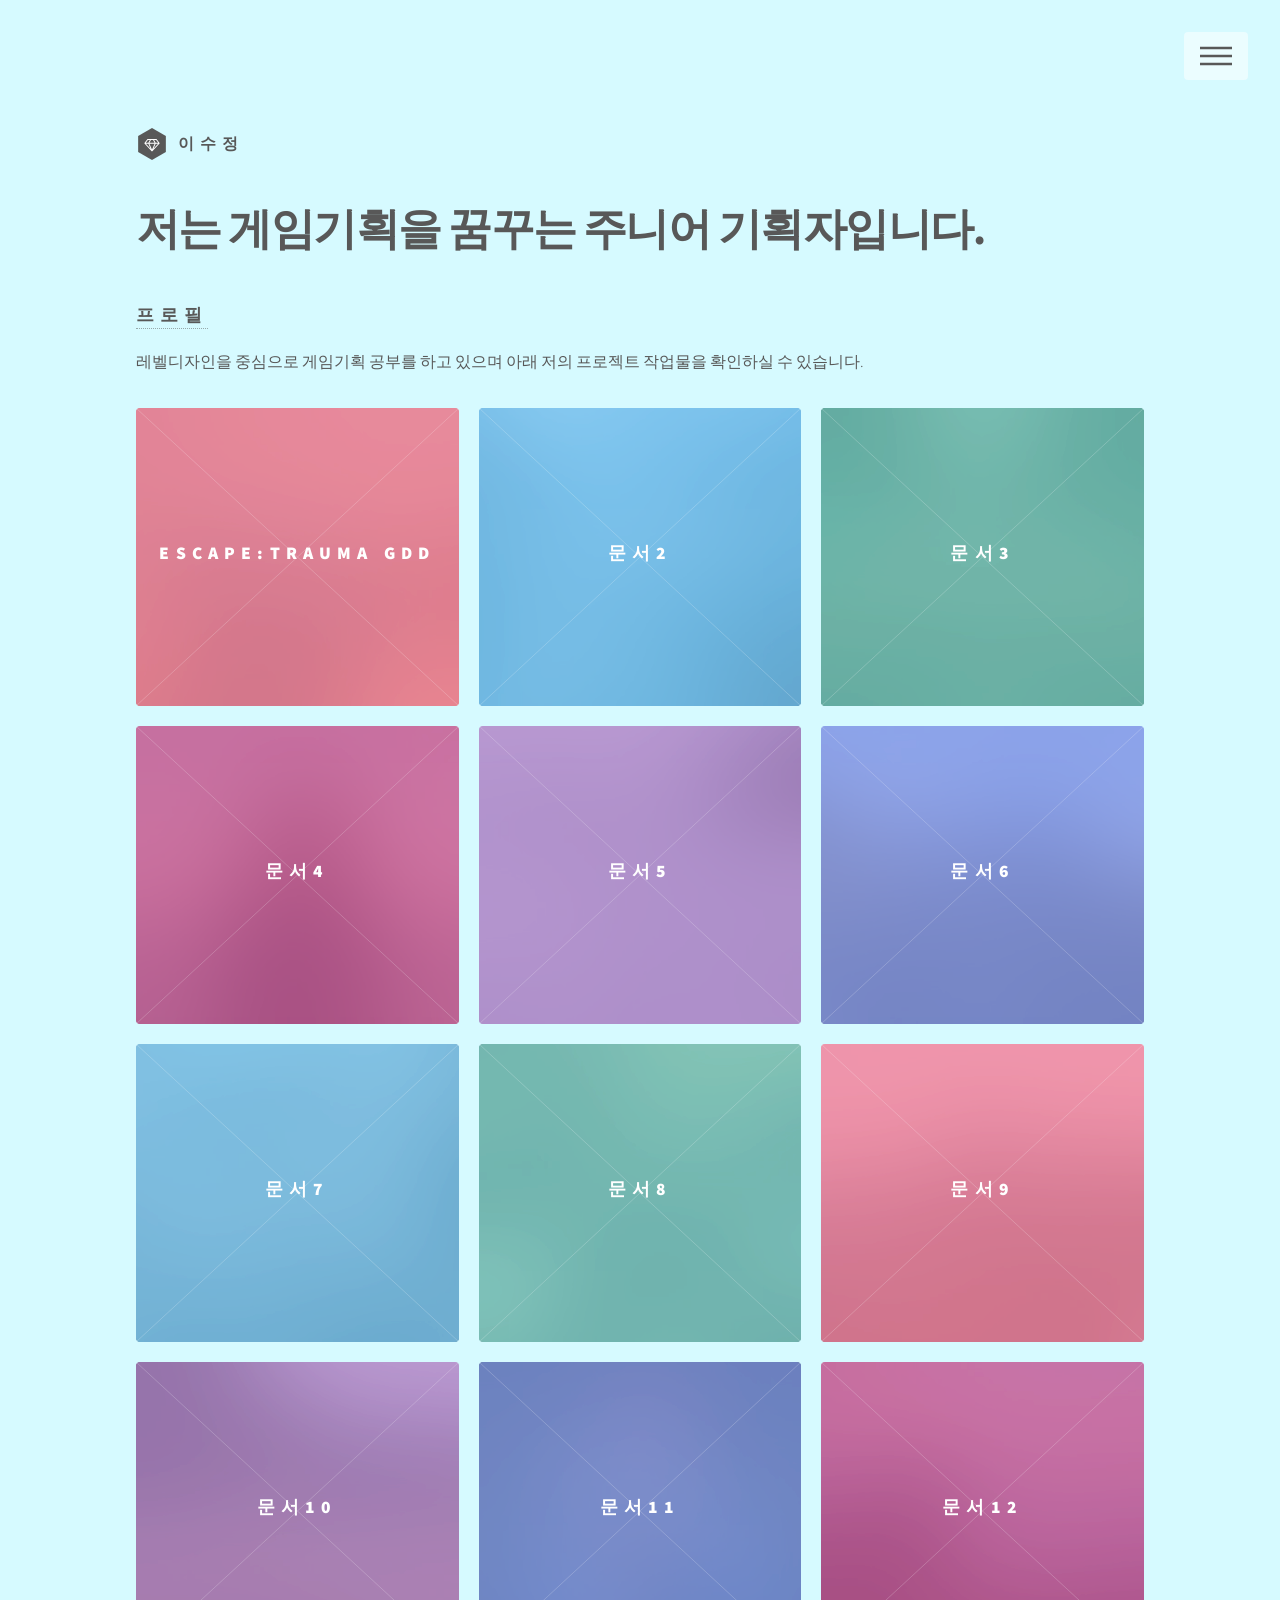
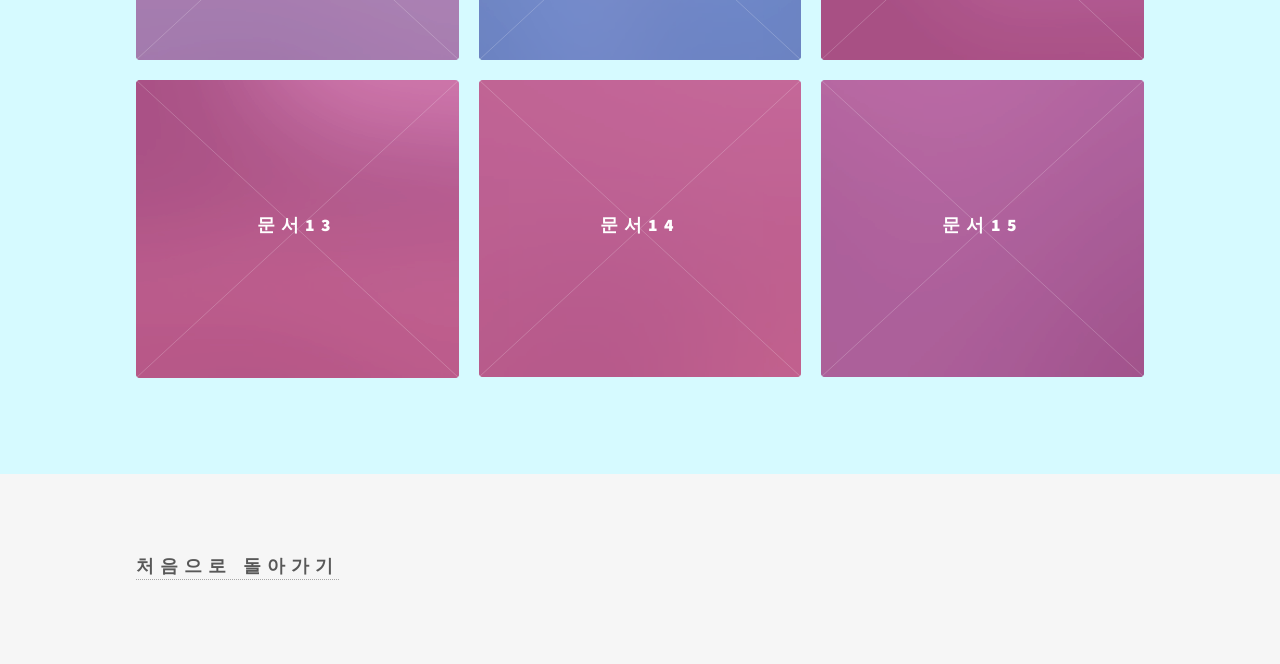
==== pages/index.html @ 3c5d4387 "새 파일 생성 쉬운 웹사이트 마크다운 포함 뉴 디자인으로 작성" ====
<!doctype html>
<html>
  <head>
    <title>XXX의 문서창고</title>
    <meta charset="utf-8" />
    <meta
      name="viewport"
      content="width=device-width, initial-scale=1, user-scalable=no"
    />
    <link rel="stylesheet" href="assets/css/main.css" />
    <noscript
      ><link rel="stylesheet" href="assets/css/noscript.css"
    /></noscript>
  </head>
  <body class="is-preload">
    <!-- Wrapper -->
    <div id="wrapper">
      <!-- Header -->
      <header id="header">
        <div class="inner">
          <!-- Logo -->
          <a href="index.html" class="logo">
            <span class="symbol"><img src="images/logo.svg" alt="" /></span
            ><span class="title">이수정</span>
          </a>

          <!-- Nav -->
          <nav>
            <ul>
              <li><a href="#menu">Menu</a></li>
            </ul>
          </nav>
        </div>
      </header>

      <!-- Menu -->
      <nav id="menu">
        <h2>문서바로가기</h2>
        <ul>
          <li><a href="/pages/page01.html">문서1</a></li>
          <li><a href="/pages/page02.html">문서2</a></li>
          <li><a href="/pages/page03.html">문서3</a></li>
          <li><a href="/pages/page04.html">문서4</a></li>
          <li><a href="/pages/page05.html">문서5</a></li>
          <li><a href="/pages/page06.html">문서6</a></li>
          <li><a href="/pages/page07.html">문서7</a></li>
          <li><a href="/pages/page08.html">문서8</a></li>
          <li><a href="/pages/page09.html">문서9</a></li>
          <li><a href="/pages/page10.html">문서10</a></li>
          <li><a href="/pages/page11.html">문서11</a></li>
          <li><a href="/pages/page12.html">문서12</a></li>
          <li><a href="/pages/page13.html">문서13</a></li>
          <li><a href="/pages/page14.html">문서14</a></li>
          <li><a href="/pages/page15.html">문서1</a></li>
        </ul>
      </nav>

      <!-- Main -->
      <div id="main">
        <div class="inner">
          <header>
            <h1>저는 게임기획을 꿈꾸는 주니어 기획자입니다.<br /></h1>
            <h2>
              <a
                href="https://www.notion.so/gamedesigncosmos/445e931230a882c5b68301362e0fc524?source=copy_link"
                >프로필</a
              >
            </h2>

            <p>
              레벨디자인을 중심으로 게임기획 공부를 하고 있으며 아래 저의
              프로젝트 작업물을 확인하실 수 있습니다.
            </p>
          </header>
          <section class="tiles">
            <article class="style1">
              <span class="image">
                <img src="images/pic01.jpg" alt="" />
              </span>
              <a href="/pages/page01.html">
                <h2>Escape:Trauma GDD</h2>
                <div class="content">
                  <p>처음 작성한 GDD 입니다.</p>
                </div>
              </a>
            </article>
            <article class="style2">
              <span class="image">
                <img src="images/pic02.jpg" alt="" />
              </span>
              <a href="/pages/page02.html">
                <h2>문서2</h2>
                <div class="content">
                  <p>
                    Sed nisl arcu euismod sit amet nisi lorem etiam dolor
                    veroeros et feugiat.
                  </p>
                </div>
              </a>
            </article>
            <article class="style3">
              <span class="image">
                <img src="images/pic03.jpg" alt="" />
              </span>
              <a href="/pages/page03.html">
                <h2>문서3</h2>
                <div class="content">
                  <p>
                    Sed nisl arcu euismod sit amet nisi lorem etiam dolor
                    veroeros et feugiat.
                  </p>
                </div>
              </a>
            </article>
            <article class="style4">
              <span class="image">
                <img src="images/pic04.jpg" alt="" />
              </span>
              <a href="/pages/page04.html">
                <h2>문서4</h2>
                <div class="content">
                  <p>
                    Sed nisl arcu euismod sit amet nisi lorem etiam dolor
                    veroeros et feugiat.
                  </p>
                </div>
              </a>
            </article>
            <article class="style5">
              <span class="image">
                <img src="images/pic05.jpg" alt="" />
              </span>
              <a href="/pages/page05.html">
                <h2>문서5</h2>
                <div class="content">
                  <p>
                    Sed nisl arcu euismod sit amet nisi lorem etiam dolor
                    veroeros et feugiat.
                  </p>
                </div>
              </a>
            </article>
            <article class="style6">
              <span class="image">
                <img src="images/pic06.jpg" alt="" />
              </span>
              <a href="/pages/page06.html">
                <h2>문서6</h2>
                <div class="content">
                  <p>
                    Sed nisl arcu euismod sit amet nisi lorem etiam dolor
                    veroeros et feugiat.
                  </p>
                </div>
              </a>
            </article>
            <article class="style2">
              <span class="image">
                <img src="images/pic07.jpg" alt="" />
              </span>
              <a href="/pages/page07.html">
                <h2>문서7</h2>
                <div class="content">
                  <p>
                    Sed nisl arcu euismod sit amet nisi lorem etiam dolor
                    veroeros et feugiat.
                  </p>
                </div>
              </a>
            </article>
            <article class="style3">
              <span class="image">
                <img src="images/pic08.jpg" alt="" />
              </span>
              <a href="/pages/page08.html">
                <h2>문서8</h2>
                <div class="content">
                  <p>
                    Sed nisl arcu euismod sit amet nisi lorem etiam dolor
                    veroeros et feugiat.
                  </p>
                </div>
              </a>
            </article>
            <article class="style1">
              <span class="image">
                <img src="images/pic09.jpg" alt="" />
              </span>
              <a href="/pages/page09.html">
                <h2>문서9</h2>
                <div class="content">
                  <p>
                    Sed nisl arcu euismod sit amet nisi lorem etiam dolor
                    veroeros et feugiat.
                  </p>
                </div>
              </a>
            </article>
            <article class="style5">
              <span class="image">
                <img src="images/pic10.jpg" alt="" />
              </span>
              <a href="/pages/page10.html">
                <h2>문서10</h2>
                <div class="content">
                  <p>
                    Sed nisl arcu euismod sit amet nisi lorem etiam dolor
                    veroeros et feugiat.
                  </p>
                </div>
              </a>
            </article>
            <article class="style6">
              <span class="image">
                <img src="images/pic11.jpg" alt="" />
              </span>
              <a href="/pages/page11.html">
                <h2>문서11</h2>
                <div class="content">
                  <p>
                    Sed nisl arcu euismod sit amet nisi lorem etiam dolor
                    veroeros et feugiat.
                  </p>
                </div>
              </a>
            </article>
            <article class="style4">
              <span class="image">
                <img src="images/pic12.jpg" alt="" />
              </span>
              <a href="/pages/page12.html">
                <h2>문서12</h2>
                <div class="content">
                  <p>
                    Sed nisl arcu euismod sit amet nisi lorem etiam dolor
                    veroeros et feugiat.
                  </p>
                </div>
              </a>
            </article>
            <article class="style4">
              <span class="image">
                <img src="images/pic13.jpg" alt="" />
              </span>
              <a href="/pages/page13.html">
                <h2>문서13</h2>
                <div class="content">
                  <p>
                    Sed nisl arcu euismod sit amet nisi lorem etiam dolor
                    veroeros et feugiat.
                  </p>
                </div>
              </a>
            </article>
            <article class="style4">
              <span class="image">
                <img src="images/pic14.jpg" alt="" />
              </span>
              <a href="/pages/page14.html">
                <h2>문서14</h2>
                <div class="content">
                  <p>
                    Sed nisl arcu euismod sit amet nisi lorem etiam dolor
                    veroeros et feugiat.
                  </p>
                </div>
              </a>
            </article>
            <article class="style4">
              <span class="image">
                <img src="images/pic15.jpg" alt="" />
              </span>
              <a href="/pages/page15.html">
                <h2>문서15</h2>
                <div class="content">
                  <p>
                    Sed nisl arcu euismod sit amet nisi lorem etiam dolor
                    veroeros et feugiat.
                  </p>
                </div>
              </a>
            </article>
          </section>
        </div>
      </div>

      <!-- Footer -->
      <footer id="footer">
        <div class="inner">
          <h2>
            <a href="/index.html">처음으로 돌아가기</a>
          </h2>
        </div>
      </footer>
    </div>

    <!-- Scripts -->
    <script src="assets/js/jquery.min.js"></script>
    <script src="assets/js/browser.min.js"></script>
    <script src="assets/js/breakpoints.min.js"></script>
    <script src="assets/js/util.js"></script>
    <script src="assets/js/main.js"></script>
  </body>
</html>
---- pages/assets/css/main.css ----
@import url(fontawesome-all.min.css);
@import url("https://fonts.googleapis.com/css?family=Source+Sans+Pro:300,700,900");

/*
	Phantom by HTML5 UP
	html5up.net | @ajlkn
	Free for personal and commercial use under the CCA 3.0 license (html5up.net/license)
*/

html,
body,
div,
span,
applet,
object,
iframe,
h1,
h2,
h3,
h4,
h5,
h6,
p,
blockquote,
pre,
a,
abbr,
acronym,
address,
big,
cite,
code,
del,
dfn,
em,
img,
ins,
kbd,
q,
s,
samp,
small,
strike,
strong,
sub,
sup,
tt,
var,
b,
u,
i,
center,
dl,
dt,
dd,
ol,
ul,
li,
fieldset,
form,
label,
legend,
table,
caption,
tbody,
tfoot,
thead,
tr,
th,
td,
article,
aside,
canvas,
details,
embed,
figure,
figcaption,
footer,
header,
hgroup,
menu,
nav,
output,
ruby,
section,
summary,
time,
mark,
audio,
video {
  margin: 0;
  padding: 0;
  border: 0;
  font-size: 100%;
  font: inherit;
  vertical-align: baseline;
}

article,
aside,
details,
figcaption,
figure,
footer,
header,
hgroup,
menu,
nav,
section {
  display: block;
}

body {
  line-height: 1;
}

ol,
ul {
  list-style: none;
}

blockquote,
q {
  quotes: none;
}

blockquote:before,
blockquote:after,
q:before,
q:after {
  content: "";
  content: none;
}

table {
  border-collapse: collapse;
  border-spacing: 0;
}

body {
  -webkit-text-size-adjust: none;
}

mark {
  background-color: transparent;
  color: inherit;
}

input::-moz-focus-inner {
  border: 0;
  padding: 0;
}

input,
select,
textarea {
  -moz-appearance: none;
  -webkit-appearance: none;
  -ms-appearance: none;
  appearance: none;
}

/* Basic */

@-ms-viewport {
  width: device-width;
}

body {
  -ms-overflow-style: scrollbar;
}

@media screen and (max-width: 480px) {
  html,
  body {
    min-width: 320px;
  }
}

html {
  box-sizing: border-box;
}

*,
*:before,
*:after {
  box-sizing: inherit;
}

body {
  background: #d6faff;
}

body.is-preload *,
body.is-preload *:before,
body.is-preload *:after {
  -moz-animation: none !important;
  -webkit-animation: none !important;
  -ms-animation: none !important;
  animation: none !important;
  -moz-transition: none !important;
  -webkit-transition: none !important;
  -ms-transition: none !important;
  transition: none !important;
}

/* Type */

body,
input,
select,
textarea {
  color: #585858;
  font-family: "Source Sans Pro", Helvetica, sans-serif;
  font-size: 16pt;
  font-weight: 300;
  line-height: 1.75;
}

@media screen and (max-width: 1680px) {
  body,
  input,
  select,
  textarea {
    font-size: 14pt;
  }
}

@media screen and (max-width: 1280px) {
  body,
  input,
  select,
  textarea {
    font-size: 12pt;
  }
}

a {
  -moz-transition:
    border-bottom-color 0.2s ease,
    color 0.2s ease;
  -webkit-transition:
    border-bottom-color 0.2s ease,
    color 0.2s ease;
  -ms-transition:
    border-bottom-color 0.2s ease,
    color 0.2s ease;
  transition:
    border-bottom-color 0.2s ease,
    color 0.2s ease;
  text-decoration: none;
  color: #585858;
  border-bottom: dotted 1px rgba(88, 88, 88, 0.5);
}

a:hover {
  border-bottom-color: transparent;
  color: #67f20a !important;
}

strong,
b {
  font-weight: 900;
}

em,
i {
  font-style: italic;
}

p {
  margin: 0 0 2em 0;
}

h1 {
  font-size: 2.75em;
  font-weight: 700;
  line-height: 1.3;
  margin: 0 0 1em 0;
  letter-spacing: -0.035em;
}

h1 a {
  color: inherit;
}

@media screen and (max-width: 736px) {
  h1 {
    font-size: 2em;
    margin: 0 0 1em 0;
  }
}

@media screen and (max-width: 360px) {
  h1 {
    font-size: 1.75em;
  }
}

h2,
h3,
h4,
h5,
h6 {
  font-weight: 900;
  line-height: 1.5;
  margin: 0 0 2em 0;
  text-transform: uppercase;
  letter-spacing: 0.35em;
}

h2 a,
h3 a,
h4 a,
h5 a,
h6 a {
  color: inherit;
}

h2 {
  font-size: 1.1em;
}

h3 {
  font-size: 1em;
}

h4 {
  font-size: 0.8em;
}

h5 {
  font-size: 0.8em;
}

h6 {
  font-size: 0.8em;
}

@media screen and (max-width: 980px) {
  h1 br,
  h2 br,
  h3 br,
  h4 br,
  h5 br,
  h6 br {
    display: none;
  }
}

@media screen and (max-width: 736px) {
  h2 {
    font-size: 1em;
  }

  h3 {
    font-size: 0.8em;
  }
}

sub {
  font-size: 0.8em;
  position: relative;
  top: 0.5em;
}

sup {
  font-size: 0.8em;
  position: relative;
  top: -0.5em;
}

blockquote {
  border-left: solid 4px #c9c9c9;
  font-style: italic;
  margin: 0 0 2em 0;
  padding: 0.5em 0 0.5em 2em;
}

code {
  background: rgba(144, 144, 144, 0.075);
  border-radius: 4px;
  border: solid 1px #c9c9c9;
  font-family: "Courier New", monospace;
  font-size: 0.9em;
  margin: 0 0.25em;
  padding: 0.25em 0.65em;
}

pre {
  -webkit-overflow-scrolling: touch;
  font-family: "Courier New", monospace;
  font-size: 0.9em;
  margin: 0 0 2em 0;
}

pre code {
  display: block;
  line-height: 1.75;
  padding: 1em 1.5em;
  overflow-x: auto;
}

hr {
  border: 0;
  border-bottom: solid 1px #c9c9c9;
  margin: 2em 0;
}

hr.major {
  margin: 3em 0;
}

.align-left {
  text-align: left;
}

.align-center {
  text-align: center;
}

.align-right {
  text-align: right;
}

/* Row */

.row {
  display: flex;
  flex-wrap: wrap;
  box-sizing: border-box;
  align-items: stretch;
}

.row > * {
  box-sizing: border-box;
}

.row.gtr-uniform > * > :last-child {
  margin-bottom: 0;
}

.row.aln-left {
  justify-content: flex-start;
}

.row.aln-center {
  justify-content: center;
}

.row.aln-right {
  justify-content: flex-end;
}

.row.aln-top {
  align-items: flex-start;
}

.row.aln-middle {
  align-items: center;
}

.row.aln-bottom {
  align-items: flex-end;
}

.row > .imp {
  order: -1;
}

.row > .col-1 {
  width: 8.33333%;
}

.row > .off-1 {
  margin-left: 8.33333%;
}

.row > .col-2 {
  width: 16.66667%;
}

.row > .off-2 {
  margin-left: 16.66667%;
}

.row > .col-3 {
  width: 25%;
}

.row > .off-3 {
  margin-left: 25%;
}

.row > .col-4 {
  width: 33.33333%;
}

.row > .off-4 {
  margin-left: 33.33333%;
}

.row > .col-5 {
  width: 41.66667%;
}

.row > .off-5 {
  margin-left: 41.66667%;
}

.row > .col-6 {
  width: 50%;
}

.row > .off-6 {
  margin-left: 50%;
}

.row > .col-7 {
  width: 58.33333%;
}

.row > .off-7 {
  margin-left: 58.33333%;
}

.row > .col-8 {
  width: 66.66667%;
}

.row > .off-8 {
  margin-left: 66.66667%;
}

.row > .col-9 {
  width: 75%;
}

.row > .off-9 {
  margin-left: 75%;
}

.row > .col-10 {
  width: 83.33333%;
}

.row > .off-10 {
  margin-left: 83.33333%;
}

.row > .col-11 {
  width: 91.66667%;
}

.row > .off-11 {
  margin-left: 91.66667%;
}

.row > .col-12 {
  width: 100%;
}

.row > .off-12 {
  margin-left: 100%;
}

.row.gtr-0 {
  margin-top: 0;
  margin-left: 0em;
}

.row.gtr-0 > * {
  padding: 0 0 0 0em;
}

.row.gtr-0.gtr-uniform {
  margin-top: 0em;
}

.row.gtr-0.gtr-uniform > * {
  padding-top: 0em;
}

.row.gtr-25 {
  margin-top: 0;
  margin-left: -0.5em;
}

.row.gtr-25 > * {
  padding: 0 0 0 0.5em;
}

.row.gtr-25.gtr-uniform {
  margin-top: -0.5em;
}

.row.gtr-25.gtr-uniform > * {
  padding-top: 0.5em;
}

.row.gtr-50 {
  margin-top: 0;
  margin-left: -1em;
}

.row.gtr-50 > * {
  padding: 0 0 0 1em;
}

.row.gtr-50.gtr-uniform {
  margin-top: -1em;
}

.row.gtr-50.gtr-uniform > * {
  padding-top: 1em;
}

.row {
  margin-top: 0;
  margin-left: -2em;
}

.row > * {
  padding: 0 0 0 2em;
}

.row.gtr-uniform {
  margin-top: -2em;
}

.row.gtr-uniform > * {
  padding-top: 2em;
}

.row.gtr-150 {
  margin-top: 0;
  margin-left: -3em;
}

.row.gtr-150 > * {
  padding: 0 0 0 3em;
}

.row.gtr-150.gtr-uniform {
  margin-top: -3em;
}

.row.gtr-150.gtr-uniform > * {
  padding-top: 3em;
}

.row.gtr-200 {
  margin-top: 0;
  margin-left: -4em;
}

.row.gtr-200 > * {
  padding: 0 0 0 4em;
}

.row.gtr-200.gtr-uniform {
  margin-top: -4em;
}

.row.gtr-200.gtr-uniform > * {
  padding-top: 4em;
}

@media screen and (max-width: 1680px) {
  .row {
    display: flex;
    flex-wrap: wrap;
    box-sizing: border-box;
    align-items: stretch;
  }

  .row > * {
    box-sizing: border-box;
  }

  .row.gtr-uniform > * > :last-child {
    margin-bottom: 0;
  }

  .row.aln-left {
    justify-content: flex-start;
  }

  .row.aln-center {
    justify-content: center;
  }

  .row.aln-right {
    justify-content: flex-end;
  }

  .row.aln-top {
    align-items: flex-start;
  }

  .row.aln-middle {
    align-items: center;
  }

  .row.aln-bottom {
    align-items: flex-end;
  }

  .row > .imp-xlarge {
    order: -1;
  }

  .row > .col-1-xlarge {
    width: 8.33333%;
  }

  .row > .off-1-xlarge {
    margin-left: 8.33333%;
  }

  .row > .col-2-xlarge {
    width: 16.66667%;
  }

  .row > .off-2-xlarge {
    margin-left: 16.66667%;
  }

  .row > .col-3-xlarge {
    width: 25%;
  }

  .row > .off-3-xlarge {
    margin-left: 25%;
  }

  .row > .col-4-xlarge {
    width: 33.33333%;
  }

  .row > .off-4-xlarge {
    margin-left: 33.33333%;
  }

  .row > .col-5-xlarge {
    width: 41.66667%;
  }

  .row > .off-5-xlarge {
    margin-left: 41.66667%;
  }

  .row > .col-6-xlarge {
    width: 50%;
  }

  .row > .off-6-xlarge {
    margin-left: 50%;
  }

  .row > .col-7-xlarge {
    width: 58.33333%;
  }

  .row > .off-7-xlarge {
    margin-left: 58.33333%;
  }

  .row > .col-8-xlarge {
    width: 66.66667%;
  }

  .row > .off-8-xlarge {
    margin-left: 66.66667%;
  }

  .row > .col-9-xlarge {
    width: 75%;
  }

  .row > .off-9-xlarge {
    margin-left: 75%;
  }

  .row > .col-10-xlarge {
    width: 83.33333%;
  }

  .row > .off-10-xlarge {
    margin-left: 83.33333%;
  }

  .row > .col-11-xlarge {
    width: 91.66667%;
  }

  .row > .off-11-xlarge {
    margin-left: 91.66667%;
  }

  .row > .col-12-xlarge {
    width: 100%;
  }

  .row > .off-12-xlarge {
    margin-left: 100%;
  }

  .row.gtr-0 {
    margin-top: 0;
    margin-left: 0em;
  }

  .row.gtr-0 > * {
    padding: 0 0 0 0em;
  }

  .row.gtr-0.gtr-uniform {
    margin-top: 0em;
  }

  .row.gtr-0.gtr-uniform > * {
    padding-top: 0em;
  }

  .row.gtr-25 {
    margin-top: 0;
    margin-left: -0.5em;
  }

  .row.gtr-25 > * {
    padding: 0 0 0 0.5em;
  }

  .row.gtr-25.gtr-uniform {
    margin-top: -0.5em;
  }

  .row.gtr-25.gtr-uniform > * {
    padding-top: 0.5em;
  }

  .row.gtr-50 {
    margin-top: 0;
    margin-left: -1em;
  }

  .row.gtr-50 > * {
    padding: 0 0 0 1em;
  }

  .row.gtr-50.gtr-uniform {
    margin-top: -1em;
  }

  .row.gtr-50.gtr-uniform > * {
    padding-top: 1em;
  }

  .row {
    margin-top: 0;
    margin-left: -2em;
  }

  .row > * {
    padding: 0 0 0 2em;
  }

  .row.gtr-uniform {
    margin-top: -2em;
  }

  .row.gtr-uniform > * {
    padding-top: 2em;
  }

  .row.gtr-150 {
    margin-top: 0;
    margin-left: -3em;
  }

  .row.gtr-150 > * {
    padding: 0 0 0 3em;
  }

  .row.gtr-150.gtr-uniform {
    margin-top: -3em;
  }

  .row.gtr-150.gtr-uniform > * {
    padding-top: 3em;
  }

  .row.gtr-200 {
    margin-top: 0;
    margin-left: -4em;
  }

  .row.gtr-200 > * {
    padding: 0 0 0 4em;
  }

  .row.gtr-200.gtr-uniform {
    margin-top: -4em;
  }

  .row.gtr-200.gtr-uniform > * {
    padding-top: 4em;
  }
}

@media screen and (max-width: 1280px) {
  .row {
    display: flex;
    flex-wrap: wrap;
    box-sizing: border-box;
    align-items: stretch;
  }

  .row > * {
    box-sizing: border-box;
  }

  .row.gtr-uniform > * > :last-child {
    margin-bottom: 0;
  }

  .row.aln-left {
    justify-content: flex-start;
  }

  .row.aln-center {
    justify-content: center;
  }

  .row.aln-right {
    justify-content: flex-end;
  }

  .row.aln-top {
    align-items: flex-start;
  }

  .row.aln-middle {
    align-items: center;
  }

  .row.aln-bottom {
    align-items: flex-end;
  }

  .row > .imp-large {
    order: -1;
  }

  .row > .col-1-large {
    width: 8.33333%;
  }

  .row > .off-1-large {
    margin-left: 8.33333%;
  }

  .row > .col-2-large {
    width: 16.66667%;
  }

  .row > .off-2-large {
    margin-left: 16.66667%;
  }

  .row > .col-3-large {
    width: 25%;
  }

  .row > .off-3-large {
    margin-left: 25%;
  }

  .row > .col-4-large {
    width: 33.33333%;
  }

  .row > .off-4-large {
    margin-left: 33.33333%;
  }

  .row > .col-5-large {
    width: 41.66667%;
  }

  .row > .off-5-large {
    margin-left: 41.66667%;
  }

  .row > .col-6-large {
    width: 50%;
  }

  .row > .off-6-large {
    margin-left: 50%;
  }

  .row > .col-7-large {
    width: 58.33333%;
  }

  .row > .off-7-large {
    margin-left: 58.33333%;
  }

  .row > .col-8-large {
    width: 66.66667%;
  }

  .row > .off-8-large {
    margin-left: 66.66667%;
  }

  .row > .col-9-large {
    width: 75%;
  }

  .row > .off-9-large {
    margin-left: 75%;
  }

  .row > .col-10-large {
    width: 83.33333%;
  }

  .row > .off-10-large {
    margin-left: 83.33333%;
  }

  .row > .col-11-large {
    width: 91.66667%;
  }

  .row > .off-11-large {
    margin-left: 91.66667%;
  }

  .row > .col-12-large {
    width: 100%;
  }

  .row > .off-12-large {
    margin-left: 100%;
  }

  .row.gtr-0 {
    margin-top: 0;
    margin-left: 0em;
  }

  .row.gtr-0 > * {
    padding: 0 0 0 0em;
  }

  .row.gtr-0.gtr-uniform {
    margin-top: 0em;
  }

  .row.gtr-0.gtr-uniform > * {
    padding-top: 0em;
  }

  .row.gtr-25 {
    margin-top: 0;
    margin-left: -0.5em;
  }

  .row.gtr-25 > * {
    padding: 0 0 0 0.5em;
  }

  .row.gtr-25.gtr-uniform {
    margin-top: -0.5em;
  }

  .row.gtr-25.gtr-uniform > * {
    padding-top: 0.5em;
  }

  .row.gtr-50 {
    margin-top: 0;
    margin-left: -1em;
  }

  .row.gtr-50 > * {
    padding: 0 0 0 1em;
  }

  .row.gtr-50.gtr-uniform {
    margin-top: -1em;
  }

  .row.gtr-50.gtr-uniform > * {
    padding-top: 1em;
  }

  .row {
    margin-top: 0;
    margin-left: -2em;
  }

  .row > * {
    padding: 0 0 0 2em;
  }

  .row.gtr-uniform {
    margin-top: -2em;
  }

  .row.gtr-uniform > * {
    padding-top: 2em;
  }

  .row.gtr-150 {
    margin-top: 0;
    margin-left: -3em;
  }

  .row.gtr-150 > * {
    padding: 0 0 0 3em;
  }

  .row.gtr-150.gtr-uniform {
    margin-top: -3em;
  }

  .row.gtr-150.gtr-uniform > * {
    padding-top: 3em;
  }

  .row.gtr-200 {
    margin-top: 0;
    margin-left: -4em;
  }

  .row.gtr-200 > * {
    padding: 0 0 0 4em;
  }

  .row.gtr-200.gtr-uniform {
    margin-top: -4em;
  }

  .row.gtr-200.gtr-uniform > * {
    padding-top: 4em;
  }
}

@media screen and (max-width: 980px) {
  .row {
    display: flex;
    flex-wrap: wrap;
    box-sizing: border-box;
    align-items: stretch;
  }

  .row > * {
    box-sizing: border-box;
  }

  .row.gtr-uniform > * > :last-child {
    margin-bottom: 0;
  }

  .row.aln-left {
    justify-content: flex-start;
  }

  .row.aln-center {
    justify-content: center;
  }

  .row.aln-right {
    justify-content: flex-end;
  }

  .row.aln-top {
    align-items: flex-start;
  }

  .row.aln-middle {
    align-items: center;
  }

  .row.aln-bottom {
    align-items: flex-end;
  }

  .row > .imp-medium {
    order: -1;
  }

  .row > .col-1-medium {
    width: 8.33333%;
  }

  .row > .off-1-medium {
    margin-left: 8.33333%;
  }

  .row > .col-2-medium {
    width: 16.66667%;
  }

  .row > .off-2-medium {
    margin-left: 16.66667%;
  }

  .row > .col-3-medium {
    width: 25%;
  }

  .row > .off-3-medium {
    margin-left: 25%;
  }

  .row > .col-4-medium {
    width: 33.33333%;
  }

  .row > .off-4-medium {
    margin-left: 33.33333%;
  }

  .row > .col-5-medium {
    width: 41.66667%;
  }

  .row > .off-5-medium {
    margin-left: 41.66667%;
  }

  .row > .col-6-medium {
    width: 50%;
  }

  .row > .off-6-medium {
    margin-left: 50%;
  }

  .row > .col-7-medium {
    width: 58.33333%;
  }

  .row > .off-7-medium {
    margin-left: 58.33333%;
  }

  .row > .col-8-medium {
    width: 66.66667%;
  }

  .row > .off-8-medium {
    margin-left: 66.66667%;
  }

  .row > .col-9-medium {
    width: 75%;
  }

  .row > .off-9-medium {
    margin-left: 75%;
  }

  .row > .col-10-medium {
    width: 83.33333%;
  }

  .row > .off-10-medium {
    margin-left: 83.33333%;
  }

  .row > .col-11-medium {
    width: 91.66667%;
  }

  .row > .off-11-medium {
    margin-left: 91.66667%;
  }

  .row > .col-12-medium {
    width: 100%;
  }

  .row > .off-12-medium {
    margin-left: 100%;
  }

  .row.gtr-0 {
    margin-top: 0;
    margin-left: 0em;
  }

  .row.gtr-0 > * {
    padding: 0 0 0 0em;
  }

  .row.gtr-0.gtr-uniform {
    margin-top: 0em;
  }

  .row.gtr-0.gtr-uniform > * {
    padding-top: 0em;
  }

  .row.gtr-25 {
    margin-top: 0;
    margin-left: -0.375em;
  }

  .row.gtr-25 > * {
    padding: 0 0 0 0.375em;
  }

  .row.gtr-25.gtr-uniform {
    margin-top: -0.375em;
  }

  .row.gtr-25.gtr-uniform > * {
    padding-top: 0.375em;
  }

  .row.gtr-50 {
    margin-top: 0;
    margin-left: -0.75em;
  }

  .row.gtr-50 > * {
    padding: 0 0 0 0.75em;
  }

  .row.gtr-50.gtr-uniform {
    margin-top: -0.75em;
  }

  .row.gtr-50.gtr-uniform > * {
    padding-top: 0.75em;
  }

  .row {
    margin-top: 0;
    margin-left: -1.5em;
  }

  .row > * {
    padding: 0 0 0 1.5em;
  }

  .row.gtr-uniform {
    margin-top: -1.5em;
  }

  .row.gtr-uniform > * {
    padding-top: 1.5em;
  }

  .row.gtr-150 {
    margin-top: 0;
    margin-left: -2.25em;
  }

  .row.gtr-150 > * {
    padding: 0 0 0 2.25em;
  }

  .row.gtr-150.gtr-uniform {
    margin-top: -2.25em;
  }

  .row.gtr-150.gtr-uniform > * {
    padding-top: 2.25em;
  }

  .row.gtr-200 {
    margin-top: 0;
    margin-left: -3em;
  }

  .row.gtr-200 > * {
    padding: 0 0 0 3em;
  }

  .row.gtr-200.gtr-uniform {
    margin-top: -3em;
  }

  .row.gtr-200.gtr-uniform > * {
    padding-top: 3em;
  }
}

@media screen and (max-width: 736px) {
  .row {
    display: flex;
    flex-wrap: wrap;
    box-sizing: border-box;
    align-items: stretch;
  }

  .row > * {
    box-sizing: border-box;
  }

  .row.gtr-uniform > * > :last-child {
    margin-bottom: 0;
  }

  .row.aln-left {
    justify-content: flex-start;
  }

  .row.aln-center {
    justify-content: center;
  }

  .row.aln-right {
    justify-content: flex-end;
  }

  .row.aln-top {
    align-items: flex-start;
  }

  .row.aln-middle {
    align-items: center;
  }

  .row.aln-bottom {
    align-items: flex-end;
  }

  .row > .imp-small {
    order: -1;
  }

  .row > .col-1-small {
    width: 8.33333%;
  }

  .row > .off-1-small {
    margin-left: 8.33333%;
  }

  .row > .col-2-small {
    width: 16.66667%;
  }

  .row > .off-2-small {
    margin-left: 16.66667%;
  }

  .row > .col-3-small {
    width: 25%;
  }

  .row > .off-3-small {
    margin-left: 25%;
  }

  .row > .col-4-small {
    width: 33.33333%;
  }

  .row > .off-4-small {
    margin-left: 33.33333%;
  }

  .row > .col-5-small {
    width: 41.66667%;
  }

  .row > .off-5-small {
    margin-left: 41.66667%;
  }

  .row > .col-6-small {
    width: 50%;
  }

  .row > .off-6-small {
    margin-left: 50%;
  }

  .row > .col-7-small {
    width: 58.33333%;
  }

  .row > .off-7-small {
    margin-left: 58.33333%;
  }

  .row > .col-8-small {
    width: 66.66667%;
  }

  .row > .off-8-small {
    margin-left: 66.66667%;
  }

  .row > .col-9-small {
    width: 75%;
  }

  .row > .off-9-small {
    margin-left: 75%;
  }

  .row > .col-10-small {
    width: 83.33333%;
  }

  .row > .off-10-small {
    margin-left: 83.33333%;
  }

  .row > .col-11-small {
    width: 91.66667%;
  }

  .row > .off-11-small {
    margin-left: 91.66667%;
  }

  .row > .col-12-small {
    width: 100%;
  }

  .row > .off-12-small {
    margin-left: 100%;
  }

  .row.gtr-0 {
    margin-top: 0;
    margin-left: 0em;
  }

  .row.gtr-0 > * {
    padding: 0 0 0 0em;
  }

  .row.gtr-0.gtr-uniform {
    margin-top: 0em;
  }

  .row.gtr-0.gtr-uniform > * {
    padding-top: 0em;
  }

  .row.gtr-25 {
    margin-top: 0;
    margin-left: -0.25em;
  }

  .row.gtr-25 > * {
    padding: 0 0 0 0.25em;
  }

  .row.gtr-25.gtr-uniform {
    margin-top: -0.25em;
  }

  .row.gtr-25.gtr-uniform > * {
    padding-top: 0.25em;
  }

  .row.gtr-50 {
    margin-top: 0;
    margin-left: -0.5em;
  }

  .row.gtr-50 > * {
    padding: 0 0 0 0.5em;
  }

  .row.gtr-50.gtr-uniform {
    margin-top: -0.5em;
  }

  .row.gtr-50.gtr-uniform > * {
    padding-top: 0.5em;
  }

  .row {
    margin-top: 0;
    margin-left: -1em;
  }

  .row > * {
    padding: 0 0 0 1em;
  }

  .row.gtr-uniform {
    margin-top: -1em;
  }

  .row.gtr-uniform > * {
    padding-top: 1em;
  }

  .row.gtr-150 {
    margin-top: 0;
    margin-left: -1.5em;
  }

  .row.gtr-150 > * {
    padding: 0 0 0 1.5em;
  }

  .row.gtr-150.gtr-uniform {
    margin-top: -1.5em;
  }

  .row.gtr-150.gtr-uniform > * {
    padding-top: 1.5em;
  }

  .row.gtr-200 {
    margin-top: 0;
    margin-left: -2em;
  }

  .row.gtr-200 > * {
    padding: 0 0 0 2em;
  }

  .row.gtr-200.gtr-uniform {
    margin-top: -2em;
  }

  .row.gtr-200.gtr-uniform > * {
    padding-top: 2em;
  }
}

@media screen and (max-width: 480px) {
  .row {
    display: flex;
    flex-wrap: wrap;
    box-sizing: border-box;
    align-items: stretch;
  }

  .row > * {
    box-sizing: border-box;
  }

  .row.gtr-uniform > * > :last-child {
    margin-bottom: 0;
  }

  .row.aln-left {
    justify-content: flex-start;
  }

  .row.aln-center {
    justify-content: center;
  }

  .row.aln-right {
    justify-content: flex-end;
  }

  .row.aln-top {
    align-items: flex-start;
  }

  .row.aln-middle {
    align-items: center;
  }

  .row.aln-bottom {
    align-items: flex-end;
  }

  .row > .imp-xsmall {
    order: -1;
  }

  .row > .col-1-xsmall {
    width: 8.33333%;
  }

  .row > .off-1-xsmall {
    margin-left: 8.33333%;
  }

  .row > .col-2-xsmall {
    width: 16.66667%;
  }

  .row > .off-2-xsmall {
    margin-left: 16.66667%;
  }

  .row > .col-3-xsmall {
    width: 25%;
  }

  .row > .off-3-xsmall {
    margin-left: 25%;
  }

  .row > .col-4-xsmall {
    width: 33.33333%;
  }

  .row > .off-4-xsmall {
    margin-left: 33.33333%;
  }

  .row > .col-5-xsmall {
    width: 41.66667%;
  }

  .row > .off-5-xsmall {
    margin-left: 41.66667%;
  }

  .row > .col-6-xsmall {
    width: 50%;
  }

  .row > .off-6-xsmall {
    margin-left: 50%;
  }

  .row > .col-7-xsmall {
    width: 58.33333%;
  }

  .row > .off-7-xsmall {
    margin-left: 58.33333%;
  }

  .row > .col-8-xsmall {
    width: 66.66667%;
  }

  .row > .off-8-xsmall {
    margin-left: 66.66667%;
  }

  .row > .col-9-xsmall {
    width: 75%;
  }

  .row > .off-9-xsmall {
    margin-left: 75%;
  }

  .row > .col-10-xsmall {
    width: 83.33333%;
  }

  .row > .off-10-xsmall {
    margin-left: 83.33333%;
  }

  .row > .col-11-xsmall {
    width: 91.66667%;
  }

  .row > .off-11-xsmall {
    margin-left: 91.66667%;
  }

  .row > .col-12-xsmall {
    width: 100%;
  }

  .row > .off-12-xsmall {
    margin-left: 100%;
  }

  .row.gtr-0 {
    margin-top: 0;
    margin-left: 0em;
  }

  .row.gtr-0 > * {
    padding: 0 0 0 0em;
  }

  .row.gtr-0.gtr-uniform {
    margin-top: 0em;
  }

  .row.gtr-0.gtr-uniform > * {
    padding-top: 0em;
  }

  .row.gtr-25 {
    margin-top: 0;
    margin-left: -0.25em;
  }

  .row.gtr-25 > * {
    padding: 0 0 0 0.25em;
  }

  .row.gtr-25.gtr-uniform {
    margin-top: -0.25em;
  }

  .row.gtr-25.gtr-uniform > * {
    padding-top: 0.25em;
  }

  .row.gtr-50 {
    margin-top: 0;
    margin-left: -0.5em;
  }

  .row.gtr-50 > * {
    padding: 0 0 0 0.5em;
  }

  .row.gtr-50.gtr-uniform {
    margin-top: -0.5em;
  }

  .row.gtr-50.gtr-uniform > * {
    padding-top: 0.5em;
  }

  .row {
    margin-top: 0;
    margin-left: -1em;
  }

  .row > * {
    padding: 0 0 0 1em;
  }

  .row.gtr-uniform {
    margin-top: -1em;
  }

  .row.gtr-uniform > * {
    padding-top: 1em;
  }

  .row.gtr-150 {
    margin-top: 0;
    margin-left: -1.5em;
  }

  .row.gtr-150 > * {
    padding: 0 0 0 1.5em;
  }

  .row.gtr-150.gtr-uniform {
    margin-top: -1.5em;
  }

  .row.gtr-150.gtr-uniform > * {
    padding-top: 1.5em;
  }

  .row.gtr-200 {
    margin-top: 0;
    margin-left: -2em;
  }

  .row.gtr-200 > * {
    padding: 0 0 0 2em;
  }

  .row.gtr-200.gtr-uniform {
    margin-top: -2em;
  }

  .row.gtr-200.gtr-uniform > * {
    padding-top: 2em;
  }
}

/* Section/Article */

section.special,
article.special {
  text-align: center;
}

header p {
  margin-top: -1em;
}

@media screen and (max-width: 736px) {
  header p {
    margin-top: 0;
  }
}

/* Icon */

.icon {
  text-decoration: none;
  border-bottom: none;
  position: relative;
}

.icon:before {
  -moz-osx-font-smoothing: grayscale;
  -webkit-font-smoothing: antialiased;
  display: inline-block;
  font-style: normal;
  font-variant: normal;
  text-rendering: auto;
  line-height: 1;
  text-transform: none !important;
  font-family: "Font Awesome 5 Free";
  font-weight: 400;
}

.icon > .label {
  display: none;
}

.icon:before {
  line-height: inherit;
}

.icon.solid:before {
  font-weight: 900;
}

.icon.brands:before {
  font-family: "Font Awesome 5 Brands";
}

.icon.style2 {
  -moz-transition:
    background-color 0.2s ease-in-out,
    color 0.2s ease-in-out,
    border-color 0.2s ease-in-out;
  -webkit-transition:
    background-color 0.2s ease-in-out,
    color 0.2s ease-in-out,
    border-color 0.2s ease-in-out;
  -ms-transition:
    background-color 0.2s ease-in-out,
    color 0.2s ease-in-out,
    border-color 0.2s ease-in-out;
  transition:
    background-color 0.2s ease-in-out,
    color 0.2s ease-in-out,
    border-color 0.2s ease-in-out;
  background-color: transparent;
  border: solid 1px #c9c9c9;
  border-radius: 4px;
  width: 2.65em;
  height: 2.65em;
  display: inline-block;
  text-align: center;
  line-height: 2.65em;
  color: inherit;
}

.icon.style2:before {
  font-size: 1.1em;
}

.icon.style2:hover {
  color: #f2849e;
  border-color: #f2849e;
}

.icon.style2:active {
  background-color: rgba(242, 132, 158, 0.1);
}

/* List */

ol {
  list-style: decimal;
  margin: 0 0 2em 0;
  padding-left: 1.25em;
}

ol li {
  padding-left: 0.25em;
}

ul {
  list-style: disc;
  margin: 0 0 2em 0;
  padding-left: 1em;
}

ul li {
  padding-left: 0.5em;
}

ul.alt {
  list-style: none;
  padding-left: 0;
}

ul.alt li {
  border-top: solid 1px #c9c9c9;
  padding: 0.5em 0;
}

ul.alt li:first-child {
  border-top: 0;
  padding-top: 0;
}

dl {
  margin: 0 0 2em 0;
}

dl dt {
  display: block;
  font-weight: 900;
  margin: 0 0 1em 0;
}

dl dd {
  margin-left: 2em;
}

/* Actions */

ul.actions {
  display: -moz-flex;
  display: -webkit-flex;
  display: -ms-flex;
  display: flex;
  cursor: default;
  list-style: none;
  margin-left: -1em;
  padding-left: 0;
}

ul.actions li {
  padding: 0 0 0 1em;
  vertical-align: middle;
}

ul.actions.special {
  -moz-justify-content: center;
  -webkit-justify-content: center;
  -ms-justify-content: center;
  justify-content: center;
  width: 100%;
  margin-left: 0;
}

ul.actions.special li:first-child {
  padding-left: 0;
}

ul.actions.stacked {
  -moz-flex-direction: column;
  -webkit-flex-direction: column;
  -ms-flex-direction: column;
  flex-direction: column;
  margin-left: 0;
}

ul.actions.stacked li {
  padding: 1.3em 0 0 0;
}

ul.actions.stacked li:first-child {
  padding-top: 0;
}

ul.actions.fit {
  width: calc(100% + 1em);
}

ul.actions.fit li {
  -moz-flex-grow: 1;
  -webkit-flex-grow: 1;
  -ms-flex-grow: 1;
  flex-grow: 1;
  -moz-flex-shrink: 1;
  -webkit-flex-shrink: 1;
  -ms-flex-shrink: 1;
  flex-shrink: 1;
  width: 100%;
}

ul.actions.fit li > * {
  width: 100%;
}

ul.actions.fit.stacked {
  width: 100%;
}

@media screen and (max-width: 480px) {
  ul.actions:not(.fixed) {
    -moz-flex-direction: column;
    -webkit-flex-direction: column;
    -ms-flex-direction: column;
    flex-direction: column;
    margin-left: 0;
    width: 100% !important;
  }

  ul.actions:not(.fixed) li {
    -moz-flex-grow: 1;
    -webkit-flex-grow: 1;
    -ms-flex-grow: 1;
    flex-grow: 1;
    -moz-flex-shrink: 1;
    -webkit-flex-shrink: 1;
    -ms-flex-shrink: 1;
    flex-shrink: 1;
    padding: 1em 0 0 0;
    text-align: center;
    width: 100%;
  }

  ul.actions:not(.fixed) li > * {
    width: 100%;
  }

  ul.actions:not(.fixed) li:first-child {
    padding-top: 0;
  }

  ul.actions:not(.fixed) li input[type="submit"],
  ul.actions:not(.fixed) li input[type="reset"],
  ul.actions:not(.fixed) li input[type="button"],
  ul.actions:not(.fixed) li button,
  ul.actions:not(.fixed) li .button {
    width: 100%;
  }

  ul.actions:not(.fixed) li input[type="submit"].icon:before,
  ul.actions:not(.fixed) li input[type="reset"].icon:before,
  ul.actions:not(.fixed) li input[type="button"].icon:before,
  ul.actions:not(.fixed) li button.icon:before,
  ul.actions:not(.fixed) li .button.icon:before {
    margin-left: -0.5rem;
  }
}

/* Icons */

ul.icons {
  cursor: default;
  list-style: none;
  padding-left: 0;
  margin: -1em 0 2em -1em;
}

ul.icons li {
  display: inline-block;
  padding: 1em 0 0 1em;
}

/* Form */

form {
  margin: 0 0 2em 0;
  overflow-x: hidden;
}

form > :last-child {
  margin-bottom: 0;
}

form > .fields {
  display: -moz-flex;
  display: -webkit-flex;
  display: -ms-flex;
  display: flex;
  -moz-flex-wrap: wrap;
  -webkit-flex-wrap: wrap;
  -ms-flex-wrap: wrap;
  flex-wrap: wrap;
  width: calc(100% + 3em);
  margin: -1.5em 0 2em -1.5em;
}

form > .fields > .field {
  -moz-flex-grow: 0;
  -webkit-flex-grow: 0;
  -ms-flex-grow: 0;
  flex-grow: 0;
  -moz-flex-shrink: 0;
  -webkit-flex-shrink: 0;
  -ms-flex-shrink: 0;
  flex-shrink: 0;
  padding: 1.5em 0 0 1.5em;
  width: calc(100% - 1.5em);
}

form > .fields > .field.half {
  width: calc(50% - 0.75em);
}

form > .fields > .field.third {
  width: calc(100% / 3 - 0.5em);
}

form > .fields > .field.quarter {
  width: calc(25% - 0.375em);
}

@media screen and (max-width: 480px) {
  form > .fields {
    width: calc(100% + 3em);
    margin: -1.5em 0 2em -1.5em;
  }

  form > .fields > .field {
    padding: 1.5em 0 0 1.5em;
    width: calc(100% - 1.5em);
  }

  form > .fields > .field.half {
    width: calc(100% - 1.5em);
  }

  form > .fields > .field.third {
    width: calc(100% - 1.5em);
  }

  form > .fields > .field.quarter {
    width: calc(100% - 1.5em);
  }
}

label {
  display: block;
  font-size: 0.9em;
  font-weight: 900;
  margin: 0 0 1em 0;
}

input[type="text"],
input[type="password"],
input[type="email"],
input[type="tel"],
select,
textarea {
  -moz-appearance: none;
  -webkit-appearance: none;
  -ms-appearance: none;
  appearance: none;
  background-color: transparent;
  border: none;
  border-radius: 0;
  border-bottom: solid 1px #c9c9c9;
  color: inherit;
  display: block;
  outline: 0;
  padding: 0;
  text-decoration: none;
  width: 100%;
}

input[type="text"]:invalid,
input[type="password"]:invalid,
input[type="email"]:invalid,
input[type="tel"]:invalid,
select:invalid,
textarea:invalid {
  box-shadow: none;
}

input[type="text"]:focus,
input[type="password"]:focus,
input[type="email"]:focus,
input[type="tel"]:focus,
select:focus,
textarea:focus {
  border-bottom-color: #f2849e;
  box-shadow: inset 0 -1px 0 0 #f2849e;
}

select {
  background-image: url("data:image/svg+xml;charset=utf8,%3Csvg xmlns='http://www.w3.org/2000/svg' width='40' height='40' preserveAspectRatio='none' viewBox='0 0 40 40'%3E%3Cpath d='M9.4,12.3l10.4,10.4l10.4-10.4c0.2-0.2,0.5-0.4,0.9-0.4c0.3,0,0.6,0.1,0.9,0.4l3.3,3.3c0.2,0.2,0.4,0.5,0.4,0.9 c0,0.4-0.1,0.6-0.4,0.9L20.7,31.9c-0.2,0.2-0.5,0.4-0.9,0.4c-0.3,0-0.6-0.1-0.9-0.4L4.3,17.3c-0.2-0.2-0.4-0.5-0.4-0.9 c0-0.4,0.1-0.6,0.4-0.9l3.3-3.3c0.2-0.2,0.5-0.4,0.9-0.4S9.1,12.1,9.4,12.3z' fill='%23c9c9c9' /%3E%3C/svg%3E");
  background-size: 1.25rem;
  background-repeat: no-repeat;
  background-position: calc(100% - 1rem) center;
  height: 3em;
  padding-right: 3em;
  text-overflow: ellipsis;
}

select option {
  background: #ffffff;
}

select:focus::-ms-value {
  background-color: transparent;
}

select::-ms-expand {
  display: none;
}

input[type="text"],
input[type="password"],
input[type="email"],
select {
  height: 3em;
}

textarea {
  padding: 0;
  min-height: 3.75em;
}

input[type="checkbox"],
input[type="radio"] {
  -moz-appearance: none;
  -webkit-appearance: none;
  -ms-appearance: none;
  appearance: none;
  display: block;
  float: left;
  margin-right: -2em;
  opacity: 0;
  width: 1em;
  z-index: -1;
}

input[type="checkbox"] + label,
input[type="radio"] + label {
  text-decoration: none;
  color: #585858;
  cursor: pointer;
  display: inline-block;
  font-size: 1em;
  font-weight: 300;
  padding-left: 2.55em;
  padding-right: 0.75em;
  position: relative;
}

input[type="checkbox"] + label:before,
input[type="radio"] + label:before {
  -moz-osx-font-smoothing: grayscale;
  -webkit-font-smoothing: antialiased;
  display: inline-block;
  font-style: normal;
  font-variant: normal;
  text-rendering: auto;
  line-height: 1;
  text-transform: none !important;
  font-family: "Font Awesome 5 Free";
  font-weight: 900;
}

input[type="checkbox"] + label:before,
input[type="radio"] + label:before {
  border-radius: 4px;
  border: solid 1px #c9c9c9;
  content: "";
  display: inline-block;
  font-size: 0.8em;
  height: 2.25em;
  left: 0;
  line-height: 2.25em;
  position: absolute;
  text-align: center;
  top: 0;
  width: 2.25em;
}

input[type="checkbox"]:checked + label:before,
input[type="radio"]:checked + label:before {
  background: #585858;
  border-color: #585858;
  color: #ffffff;
  content: "\f00c";
}

input[type="checkbox"]:focus + label:before,
input[type="radio"]:focus + label:before {
  border-color: #f2849e;
  box-shadow: 0 0 0 1px #f2849e;
}

input[type="checkbox"] + label:before {
  border-radius: 4px;
}

input[type="radio"] + label:before {
  border-radius: 100%;
}

/* Box */

.box {
  border-radius: 4px;
  border: solid 1px #c9c9c9;
  margin-bottom: 2em;
  padding: 1.5em;
}

.box > :last-child,
.box > :last-child > :last-child,
.box > :last-child > :last-child > :last-child {
  margin-bottom: 0;
}

.box.alt {
  border: 0;
  border-radius: 0;
  padding: 0;
}

/* Image */

.image {
  border-radius: 4px;
  border: 0;
  display: inline-block;
  position: relative;
}

.image img {
  border-radius: 4px;
  display: block;
}

.image.left,
.image.right {
  max-width: 40%;
}

.image.left img,
.image.right img {
  width: 100%;
}

.image.left {
  float: left;
  padding: 0 1.5em 1em 0;
  top: 0.25em;
}

.image.right {
  float: right;
  padding: 0 0 1em 1.5em;
  top: 0.25em;
}

.image.fit {
  display: block;
  margin: 0 0 2em 0;
  width: 100%;
}

.image.fit img {
  width: 100%;
}

.image.main {
  display: block;
  margin: 0 0 3em 0;
  width: 100%;
}

.image.main img {
  width: 100%;
}

@media screen and (max-width: 736px) {
  .image.main {
    margin: 0 0 2em 0;
  }
}

/* Table */

.table-wrapper {
  -webkit-overflow-scrolling: touch;
  overflow-x: auto;
}

table {
  margin: 0 0 2em 0;
  width: 100%;
}

table tbody tr {
  border: solid 1px #c9c9c9;
  border-left: 0;
  border-right: 0;
}

table tbody tr:nth-child(2n + 1) {
  background-color: rgba(144, 144, 144, 0.075);
}

table td {
  padding: 0.75em 0.75em;
}

table th {
  font-size: 0.9em;
  font-weight: 900;
  padding: 0 0.75em 0.75em 0.75em;
  text-align: left;
}

table thead {
  border-bottom: solid 2px #c9c9c9;
}

table tfoot {
  border-top: solid 2px #c9c9c9;
}

table.alt {
  border-collapse: separate;
}

table.alt tbody tr td {
  border: solid 1px #c9c9c9;
  border-left-width: 0;
  border-top-width: 0;
}

table.alt tbody tr td:first-child {
  border-left-width: 1px;
}

table.alt tbody tr:first-child td {
  border-top-width: 1px;
}

table.alt thead {
  border-bottom: 0;
}

table.alt tfoot {
  border-top: 0;
}

/* Button */

input[type="submit"],
input[type="reset"],
input[type="button"],
button,
.button {
  -moz-appearance: none;
  -webkit-appearance: none;
  -ms-appearance: none;
  appearance: none;
  -moz-transition:
    background-color 0.2s ease-in-out,
    color 0.2s ease-in-out,
    box-shadow 0.2s ease-in-out;
  -webkit-transition:
    background-color 0.2s ease-in-out,
    color 0.2s ease-in-out,
    box-shadow 0.2s ease-in-out;
  -ms-transition:
    background-color 0.2s ease-in-out,
    color 0.2s ease-in-out,
    box-shadow 0.2s ease-in-out;
  transition:
    background-color 0.2s ease-in-out,
    color 0.2s ease-in-out,
    box-shadow 0.2s ease-in-out;
  background-color: transparent;
  border-radius: 4px;
  border: 0;
  box-shadow: inset 0 0 0 2px #585858;
  color: #585858 !important;
  cursor: pointer;
  display: inline-block;
  font-size: 0.8em;
  font-weight: 900;
  height: 3.5em;
  letter-spacing: 0.35em;
  line-height: 3.45em;
  overflow: hidden;
  padding: 0 1.25em 0 1.6em;
  text-align: center;
  text-decoration: none;
  text-overflow: ellipsis;
  text-transform: uppercase;
  white-space: nowrap;
}

input[type="submit"].icon:before,
input[type="reset"].icon:before,
input[type="button"].icon:before,
button.icon:before,
.button.icon:before {
  margin-right: 0.5em;
}

input[type="submit"].fit,
input[type="reset"].fit,
input[type="button"].fit,
button.fit,
.button.fit {
  width: 100%;
}

input[type="submit"]:hover,
input[type="reset"]:hover,
input[type="button"]:hover,
button:hover,
.button:hover {
  color: #f2849e !important;
  box-shadow: inset 0 0 0 2px #f2849e;
}

input[type="submit"]:active,
input[type="reset"]:active,
input[type="button"]:active,
button:active,
.button:active {
  background-color: rgba(242, 132, 158, 0.1);
}

input[type="submit"].small,
input[type="reset"].small,
input[type="button"].small,
button.small,
.button.small {
  font-size: 0.6em;
}

input[type="submit"].large,
input[type="reset"].large,
input[type="button"].large,
button.large,
.button.large {
  font-size: 1em;
}

input[type="submit"].primary,
input[type="reset"].primary,
input[type="button"].primary,
button.primary,
.button.primary {
  box-shadow: none;
  background-color: #585858;
  color: #ffffff !important;
}

input[type="submit"].primary:hover,
input[type="reset"].primary:hover,
input[type="button"].primary:hover,
button.primary:hover,
.button.primary:hover {
  background-color: #f2849e;
}

input[type="submit"].primary:active,
input[type="reset"].primary:active,
input[type="button"].primary:active,
button.primary:active,
.button.primary:active {
  background-color: #ee5f81;
}

input[type="submit"].disabled,
input[type="submit"]:disabled,
input[type="reset"].disabled,
input[type="reset"]:disabled,
input[type="button"].disabled,
input[type="button"]:disabled,
button.disabled,
button:disabled,
.button.disabled,
.button:disabled {
  pointer-events: none;
  opacity: 0.25;
}

/* Tiles */

.tiles {
  display: -moz-flex;
  display: -webkit-flex;
  display: -ms-flex;
  display: flex;
  -moz-flex-wrap: wrap;
  -webkit-flex-wrap: wrap;
  -ms-flex-wrap: wrap;
  flex-wrap: wrap;
  postiion: relative;
  margin: -2.5em 0 0 -2.5em;
}

.tiles article {
  -moz-transition:
    -moz-transform 0.5s ease,
    opacity 0.5s ease;
  -webkit-transition:
    -webkit-transform 0.5s ease,
    opacity 0.5s ease;
  -ms-transition:
    -ms-transform 0.5s ease,
    opacity 0.5s ease;
  transition:
    transform 0.5s ease,
    opacity 0.5s ease;
  position: relative;
  width: calc(33.33333% - 2.5em);
  margin: 2.5em 0 0 2.5em;
}

.tiles article > .image {
  -moz-transition: -moz-transform 0.5s ease;
  -webkit-transition: -webkit-transform 0.5s ease;
  -ms-transition: -ms-transform 0.5s ease;
  transition: transform 0.5s ease;
  position: relative;
  display: block;
  width: 100%;
  border-radius: 4px;
  overflow: hidden;
}

.tiles article > .image img {
  display: block;
  width: 100%;
}

.tiles article > .image:before {
  pointer-events: none;
  -moz-transition:
    background-color 0.5s ease,
    opacity 0.5s ease;
  -webkit-transition:
    background-color 0.5s ease,
    opacity 0.5s ease;
  -ms-transition:
    background-color 0.5s ease,
    opacity 0.5s ease;
  transition:
    background-color 0.5s ease,
    opacity 0.5s ease;
  content: "";
  display: block;
  position: absolute;
  top: 0;
  left: 0;
  width: 100%;
  height: 100%;
  opacity: 1;
  z-index: 1;
  opacity: 0.8;
}

.tiles article > .image:after {
  pointer-events: none;
  -moz-transition: opacity 0.5s ease;
  -webkit-transition: opacity 0.5s ease;
  -ms-transition: opacity 0.5s ease;
  transition: opacity 0.5s ease;
  content: "";
  display: block;
  position: absolute;
  top: 0;
  left: 0;
  width: 100%;
  height: 100%;
  background-image: url("data:image/svg+xml;charset=utf8,%3Csvg xmlns='http://www.w3.org/2000/svg' width='100' height='100' viewBox='0 0 100 100' preserveAspectRatio='none'%3E%3Cstyle%3Eline %7B stroke-width: 0.25px%3B stroke: %23ffffff%3B %7D%3C/style%3E%3Cline x1='0' y1='0' x2='100' y2='100' /%3E%3Cline x1='100' y1='0' x2='0' y2='100' /%3E%3C/svg%3E");
  background-position: center;
  background-repeat: no-repeat;
  background-size: 100% 100%;
  opacity: 0.25;
  z-index: 2;
}

.tiles article > a {
  display: -moz-flex;
  display: -webkit-flex;
  display: -ms-flex;
  display: flex;
  -moz-flex-direction: column;
  -webkit-flex-direction: column;
  -ms-flex-direction: column;
  flex-direction: column;
  -moz-align-items: center;
  -webkit-align-items: center;
  -ms-align-items: center;
  align-items: center;
  -moz-justify-content: center;
  -webkit-justify-content: center;
  -ms-justify-content: center;
  justify-content: center;
  -moz-transition:
    background-color 0.5s ease,
    -moz-transform 0.5s ease;
  -webkit-transition:
    background-color 0.5s ease,
    -webkit-transform 0.5s ease;
  -ms-transition:
    background-color 0.5s ease,
    -ms-transform 0.5s ease;
  transition:
    background-color 0.5s ease,
    transform 0.5s ease;
  position: absolute;
  top: 0;
  left: 0;
  width: 100%;
  height: 100%;
  padding: 1em;
  border-radius: 4px;
  border-bottom: 0;
  color: #ffffff;
  text-align: center;
  text-decoration: none;
  z-index: 3;
}

.tiles article > a > :last-child {
  margin: 0;
}

.tiles article > a:hover {
  color: #ffffff !important;
}

.tiles article > a h2 {
  margin: 0;
}

.tiles article > a .content {
  -moz-transition:
    max-height 0.5s ease,
    opacity 0.5s ease;
  -webkit-transition:
    max-height 0.5s ease,
    opacity 0.5s ease;
  -ms-transition:
    max-height 0.5s ease,
    opacity 0.5s ease;
  transition:
    max-height 0.5s ease,
    opacity 0.5s ease;
  width: 100%;
  max-height: 0;
  line-height: 1.5;
  margin-top: 0.35em;
  opacity: 0;
}

.tiles article > a .content > :last-child {
  margin-bottom: 0;
}

.tiles article.style1 > .image:before {
  background-color: #f2849e;
}

.tiles article.style2 > .image:before {
  background-color: #7ecaf6;
}

.tiles article.style3 > .image:before {
  background-color: #7bd0c1;
}

.tiles article.style4 > .image:before {
  background-color: #c75b9b;
}

.tiles article.style5 > .image:before {
  background-color: #ae85ca;
}

.tiles article.style6 > .image:before {
  background-color: #8499e7;
}

body:not(.is-touch) .tiles article:hover > .image {
  -moz-transform: scale(1.1);
  -webkit-transform: scale(1.1);
  -ms-transform: scale(1.1);
  transform: scale(1.1);
}

body:not(.is-touch) .tiles article:hover > .image:before {
  background-color: #333333;
  opacity: 0.35;
}

body:not(.is-touch) .tiles article:hover > .image:after {
  opacity: 0;
}

body:not(.is-touch) .tiles article:hover .content {
  max-height: 15em;
  opacity: 1;
}

* + .tiles {
  margin-top: 2em;
}

body.is-preload .tiles article {
  -moz-transform: scale(0.9);
  -webkit-transform: scale(0.9);
  -ms-transform: scale(0.9);
  transform: scale(0.9);
  opacity: 0;
}

body.is-touch .tiles article .content {
  max-height: 15em;
  opacity: 1;
}

@media screen and (max-width: 1280px) {
  .tiles {
    margin: -1.25em 0 0 -1.25em;
  }

  .tiles article {
    width: calc(33.33333% - 1.25em);
    margin: 1.25em 0 0 1.25em;
  }
}

@media screen and (max-width: 980px) {
  .tiles {
    margin: -2.5em 0 0 -2.5em;
  }

  .tiles article {
    width: calc(50% - 2.5em);
    margin: 2.5em 0 0 2.5em;
  }
}

@media screen and (max-width: 736px) {
  .tiles {
    margin: -1.25em 0 0 -1.25em;
  }

  .tiles article {
    width: calc(50% - 1.25em);
    margin: 1.25em 0 0 1.25em;
  }

  .tiles article:hover > .image {
    -moz-transform: scale(1);
    -webkit-transform: scale(1);
    -ms-transform: scale(1);
    transform: scale(1);
  }
}

@media screen and (max-width: 480px) {
  .tiles {
    margin: 0;
  }

  .tiles article {
    width: 100%;
    margin: 1.25em 0 0 0;
  }
}

/* Header */

#header {
  padding: 8em 0 0.1em 0;
}

#header .logo {
  display: block;
  border-bottom: 0;
  color: inherit;
  font-weight: 900;
  letter-spacing: 0.35em;
  margin: 0 0 2.5em 0;
  text-decoration: none;
  text-transform: uppercase;
  display: inline-block;
}

#header .logo > * {
  display: inline-block;
  vertical-align: middle;
}

#header .logo .symbol {
  margin-right: 0.65em;
}

#header .logo .symbol img {
  display: block;
  width: 2em;
  height: 2em;
}

#header nav {
  position: fixed;
  right: 2em;
  top: 2em;
  z-index: 10000;
}

#header nav ul {
  display: -moz-flex;
  display: -webkit-flex;
  display: -ms-flex;
  display: flex;
  -moz-align-items: center;
  -webkit-align-items: center;
  -ms-align-items: center;
  align-items: center;
  list-style: none;
  margin: 0;
  padding: 0;
}

#header nav ul li {
  display: block;
  padding: 0;
}

#header nav ul li a {
  display: block;
  position: relative;
  height: 3em;
  line-height: 3em;
  padding: 0 1.5em;
  background-color: rgba(255, 255, 255, 0.5);
  border-radius: 4px;
  border: 0;
  font-size: 0.8em;
  font-weight: 900;
  letter-spacing: 0.35em;
  text-transform: uppercase;
}

#header nav ul li a[href="#menu"] {
  -webkit-tap-highlight-color: transparent;
  width: 4em;
  text-indent: 4em;
  font-size: 1em;
  overflow: hidden;
  padding: 0;
  white-space: nowrap;
}

#header nav ul li a[href="#menu"]:before,
#header nav ul li a[href="#menu"]:after {
  -moz-transition: opacity 0.2s ease;
  -webkit-transition: opacity 0.2s ease;
  -ms-transition: opacity 0.2s ease;
  transition: opacity 0.2s ease;
  content: "";
  display: block;
  position: absolute;
  top: 0;
  left: 0;
  width: 100%;
  height: 100%;
  background-position: center;
  background-repeat: no-repeat;
  background-size: 2em 2em;
}

#header nav ul li a[href="#menu"]:before {
  background-image: url("data:image/svg+xml;charset=utf8,%3Csvg xmlns='http://www.w3.org/2000/svg' width='100' height='100' viewBox='0 0 100 100' preserveAspectRatio='none'%3E%3Cstyle%3Eline %7B stroke-width: 8px%3B stroke: %23f2849e%3B %7D%3C/style%3E%3Cline x1='0' y1='25' x2='100' y2='25' /%3E%3Cline x1='0' y1='50' x2='100' y2='50' /%3E%3Cline x1='0' y1='75' x2='100' y2='75' /%3E%3C/svg%3E");
  opacity: 0;
}

#header nav ul li a[href="#menu"]:after {
  background-image: url("data:image/svg+xml;charset=utf8,%3Csvg xmlns='http://www.w3.org/2000/svg' width='100' height='100' viewBox='0 0 100 100' preserveAspectRatio='none'%3E%3Cstyle%3Eline %7B stroke-width: 8px%3B stroke: %23585858%3B %7D%3C/style%3E%3Cline x1='0' y1='25' x2='100' y2='25' /%3E%3Cline x1='0' y1='50' x2='100' y2='50' /%3E%3Cline x1='0' y1='75' x2='100' y2='75' /%3E%3C/svg%3E");
  opacity: 1;
}

#header nav ul li a[href="#menu"]:hover:before {
  opacity: 1;
}

#header nav ul li a[href="#menu"]:hover:after {
  opacity: 0;
}

@media screen and (max-width: 736px) {
  #header {
    padding: 4em 0 0.1em 0;
  }

  #header nav {
    right: 0.5em;
    top: 0.5em;
  }

  #header nav ul li a[href="#menu"]:before,
  #header nav ul li a[href="#menu"]:after {
    background-size: 1.5em 1.5em;
  }
}

/* Menu */

#wrapper {
  -moz-transition: opacity 0.45s ease;
  -webkit-transition: opacity 0.45s ease;
  -ms-transition: opacity 0.45s ease;
  transition: opacity 0.45s ease;
  opacity: 1;
}

#menu {
  -moz-transform: translateX(22em);
  -webkit-transform: translateX(22em);
  -ms-transform: translateX(22em);
  transform: translateX(22em);
  -moz-transition:
    -moz-transform 0.45s ease,
    visibility 0.45s;
  -webkit-transition:
    -webkit-transform 0.45s ease,
    visibility 0.45s;
  -ms-transition:
    -ms-transform 0.45s ease,
    visibility 0.45s;
  transition:
    transform 0.45s ease,
    visibility 0.45s;
  position: fixed;
  top: 0;
  right: 0;
  width: 22em;
  max-width: 80%;
  height: 100%;
  -webkit-overflow-scrolling: touch;
  background: #585858;
  color: #ffffff;
  cursor: default;
  visibility: hidden;
  z-index: 10002;
}

#menu > .inner {
  -moz-transition: opacity 0.45s ease;
  -webkit-transition: opacity 0.45s ease;
  -ms-transition: opacity 0.45s ease;
  transition: opacity 0.45s ease;
  -webkit-overflow-scrolling: touch;
  position: absolute;
  top: 0;
  left: 0;
  width: 100%;
  height: 100%;
  padding: 2.75em;
  opacity: 0;
  overflow-y: auto;
}

#menu > .inner > ul {
  list-style: none;
  margin: 0 0 1em 0;
  padding: 0;
}

#menu > .inner > ul > li {
  padding: 0;
  border-top: solid 1px rgba(255, 255, 255, 0.15);
}

#menu > .inner > ul > li a {
  display: block;
  padding: 1em 0;
  line-height: 1.5;
  border: 0;
  color: inherit;
}

#menu > .inner > ul > li:first-child {
  border-top: 0;
  margin-top: -1em;
}

#menu > .close {
  -moz-transition:
    opacity 0.45s ease,
    -moz-transform 0.45s ease;
  -webkit-transition:
    opacity 0.45s ease,
    -webkit-transform 0.45s ease;
  -ms-transition:
    opacity 0.45s ease,
    -ms-transform 0.45s ease;
  transition:
    opacity 0.45s ease,
    transform 0.45s ease;
  -moz-transform: scale(0.25) rotate(180deg);
  -webkit-transform: scale(0.25) rotate(180deg);
  -ms-transform: scale(0.25) rotate(180deg);
  transform: scale(0.25) rotate(180deg);
  -webkit-tap-highlight-color: transparent;
  display: block;
  position: absolute;
  top: 2em;
  left: -6em;
  width: 6em;
  text-indent: 6em;
  height: 3em;
  border: 0;
  font-size: 1em;
  opacity: 0;
  overflow: hidden;
  padding: 0;
  white-space: nowrap;
}

#menu > .close:before,
#menu > .close:after {
  -moz-transition: opacity 0.2s ease;
  -webkit-transition: opacity 0.2s ease;
  -ms-transition: opacity 0.2s ease;
  transition: opacity 0.2s ease;
  content: "";
  display: block;
  position: absolute;
  top: 0;
  left: 0;
  width: 100%;
  height: 100%;
  background-position: center;
  background-repeat: no-repeat;
  background-size: 2em 2em;
}

#menu > .close:before {
  background-image: url("data:image/svg+xml;charset=utf8,%3Csvg xmlns='http://www.w3.org/2000/svg' width='100' height='100' viewBox='0 0 100 100' preserveAspectRatio='none'%3E%3Cstyle%3Eline %7B stroke-width: 8px%3B stroke: %23f2849e%3B %7D%3C/style%3E%3Cline x1='15' y1='15' x2='85' y2='85' /%3E%3Cline x1='85' y1='15' x2='15' y2='85' /%3E%3C/svg%3E");
  opacity: 0;
}

#menu > .close:after {
  background-image: url("data:image/svg+xml;charset=utf8,%3Csvg xmlns='http://www.w3.org/2000/svg' width='100' height='100' viewBox='0 0 100 100' preserveAspectRatio='none'%3E%3Cstyle%3Eline %7B stroke-width: 8px%3B stroke: %23585858%3B %7D%3C/style%3E%3Cline x1='15' y1='15' x2='85' y2='85' /%3E%3Cline x1='85' y1='15' x2='15' y2='85' /%3E%3C/svg%3E");
  opacity: 1;
}

#menu > .close:hover:before {
  opacity: 1;
}

#menu > .close:hover:after {
  opacity: 0;
}

@media screen and (max-width: 736px) {
  #menu {
    -moz-transform: translateX(16.5em);
    -webkit-transform: translateX(16.5em);
    -ms-transform: translateX(16.5em);
    transform: translateX(16.5em);
    width: 16.5em;
  }

  #menu > .inner {
    padding: 2.75em 1.5em;
  }

  #menu > .close {
    top: 0.5em;
    left: -4.25em;
    width: 4.25em;
    text-indent: 4.25em;
  }

  #menu > .close:before,
  #menu > .close:after {
    background-size: 1.5em 1.5em;
  }
}

body.is-menu-visible #wrapper {
  pointer-events: none;
  cursor: default;
  opacity: 0.25;
}

body.is-menu-visible #menu {
  -moz-transform: translateX(0);
  -webkit-transform: translateX(0);
  -ms-transform: translateX(0);
  transform: translateX(0);
  visibility: visible;
}

body.is-menu-visible #menu > * {
  opacity: 1;
}

body.is-menu-visible #menu .close {
  -moz-transform: scale(1) rotate(0deg);
  -webkit-transform: scale(1) rotate(0deg);
  -ms-transform: scale(1) rotate(0deg);
  transform: scale(1) rotate(0deg);
  opacity: 1;
}

/* Main */

#main {
  padding: 0em 0 6em 0;
}

@media screen and (max-width: 736px) {
  #main {
    padding: 0em 0 4em 0;
  }
}

/* Footer */

#footer {
  padding: 5em 0 6em 0;
  background-color: #f6f6f6;
}

#footer > .inner {
  display: -moz-flex;
  display: -webkit-flex;
  display: -ms-flex;
  display: flex;
  -moz-flex-wrap: wrap;
  -webkit-flex-wrap: wrap;
  -ms-flex-wrap: wrap;
  flex-wrap: wrap;
  -moz-flex-direction: row;
  -webkit-flex-direction: row;
  -ms-flex-direction: row;
  flex-direction: row;
}

#footer > .inner > * > :last-child {
  margin-bottom: 0;
}

#footer > .inner section:nth-child(1) {
  width: calc(66% - 2.5em);
  margin-right: 2.5em;
}

#footer > .inner section:nth-child(2) {
  width: calc(33% - 2.5em);
  margin-left: 2.5em;
}

#footer > .inner .copyright {
  width: 100%;
  padding: 0;
  margin-top: 5em;
  list-style: none;
  font-size: 0.8em;
  color: rgba(88, 88, 88, 0.5);
}

#footer > .inner .copyright a {
  color: inherit;
}

#footer > .inner .copyright li {
  display: inline-block;
  border-left: solid 1px rgba(88, 88, 88, 0.15);
  line-height: 1;
  padding: 0 0 0 1em;
  margin: 0 0 0 1em;
}

#footer > .inner .copyright li:first-child {
  border-left: 0;
  padding-left: 0;
  margin-left: 0;
}

@media screen and (max-width: 1280px) {
  #footer {
    padding: 5em 0 3em 0;
  }

  #footer > .inner section:nth-child(1) {
    width: calc(66% - 1.25em);
    margin-right: 1.25em;
  }

  #footer > .inner section:nth-child(2) {
    width: calc(33% - 1.25em);
    margin-left: 1.25em;
  }
}

@media screen and (max-width: 980px) {
  #footer > .inner section:nth-child(1) {
    width: 66%;
    margin-right: 0;
  }

  #footer > .inner section:nth-child(2) {
    width: calc(33% - 2.5em);
    margin-left: 2.5em;
  }
}

@media screen and (max-width: 736px) {
  #footer {
    padding: 3em 0 1em 0;
  }

  #footer > .inner {
    -moz-flex-direction: column;
    -webkit-flex-direction: column;
    -ms-flex-direction: column;
    flex-direction: column;
  }

  #footer > .inner section:nth-child(1) {
    width: 100%;
    margin-right: 0;
    margin: 3em 0 0 0;
  }

  #footer > .inner section:nth-child(2) {
    -moz-order: -1;
    -webkit-order: -1;
    -ms-order: -1;
    order: -1;
    width: 100%;
    margin-left: 0;
  }

  #footer > .inner .copyright {
    margin-top: 3em;
  }
}

@media screen and (max-width: 480px) {
  #footer > .inner .copyright {
    margin-top: 3em;
  }

  #footer > .inner .copyright li {
    border-left: 0;
    padding-left: 0;
    margin: 0.75em 0 0 0;
    display: block;
    line-height: inherit;
  }

  #footer > .inner .copyright li:first-child {
    margin-top: 0;
  }
}

/* Wrapper */

#wrapper > * > .inner {
  width: 100%;
  max-width: 68em;
  margin: 0 auto;
  padding: 0 2.5em;
}

@media screen and (max-width: 736px) {
  #wrapper > * > .inner {
    padding: 0 1.25em;
  }
}
---- pages/assets/css/noscript.css ----
/*
	Phantom by HTML5 UP
	html5up.net | @ajlkn
	Free for personal and commercial use under the CCA 3.0 license (html5up.net/license)
*/

/* Tiles */

	body.is-preload .tiles article {
		-moz-transform: none;
		-webkit-transform: none;
		-ms-transform: none;
		transform: none;
		opacity: 1;
	}
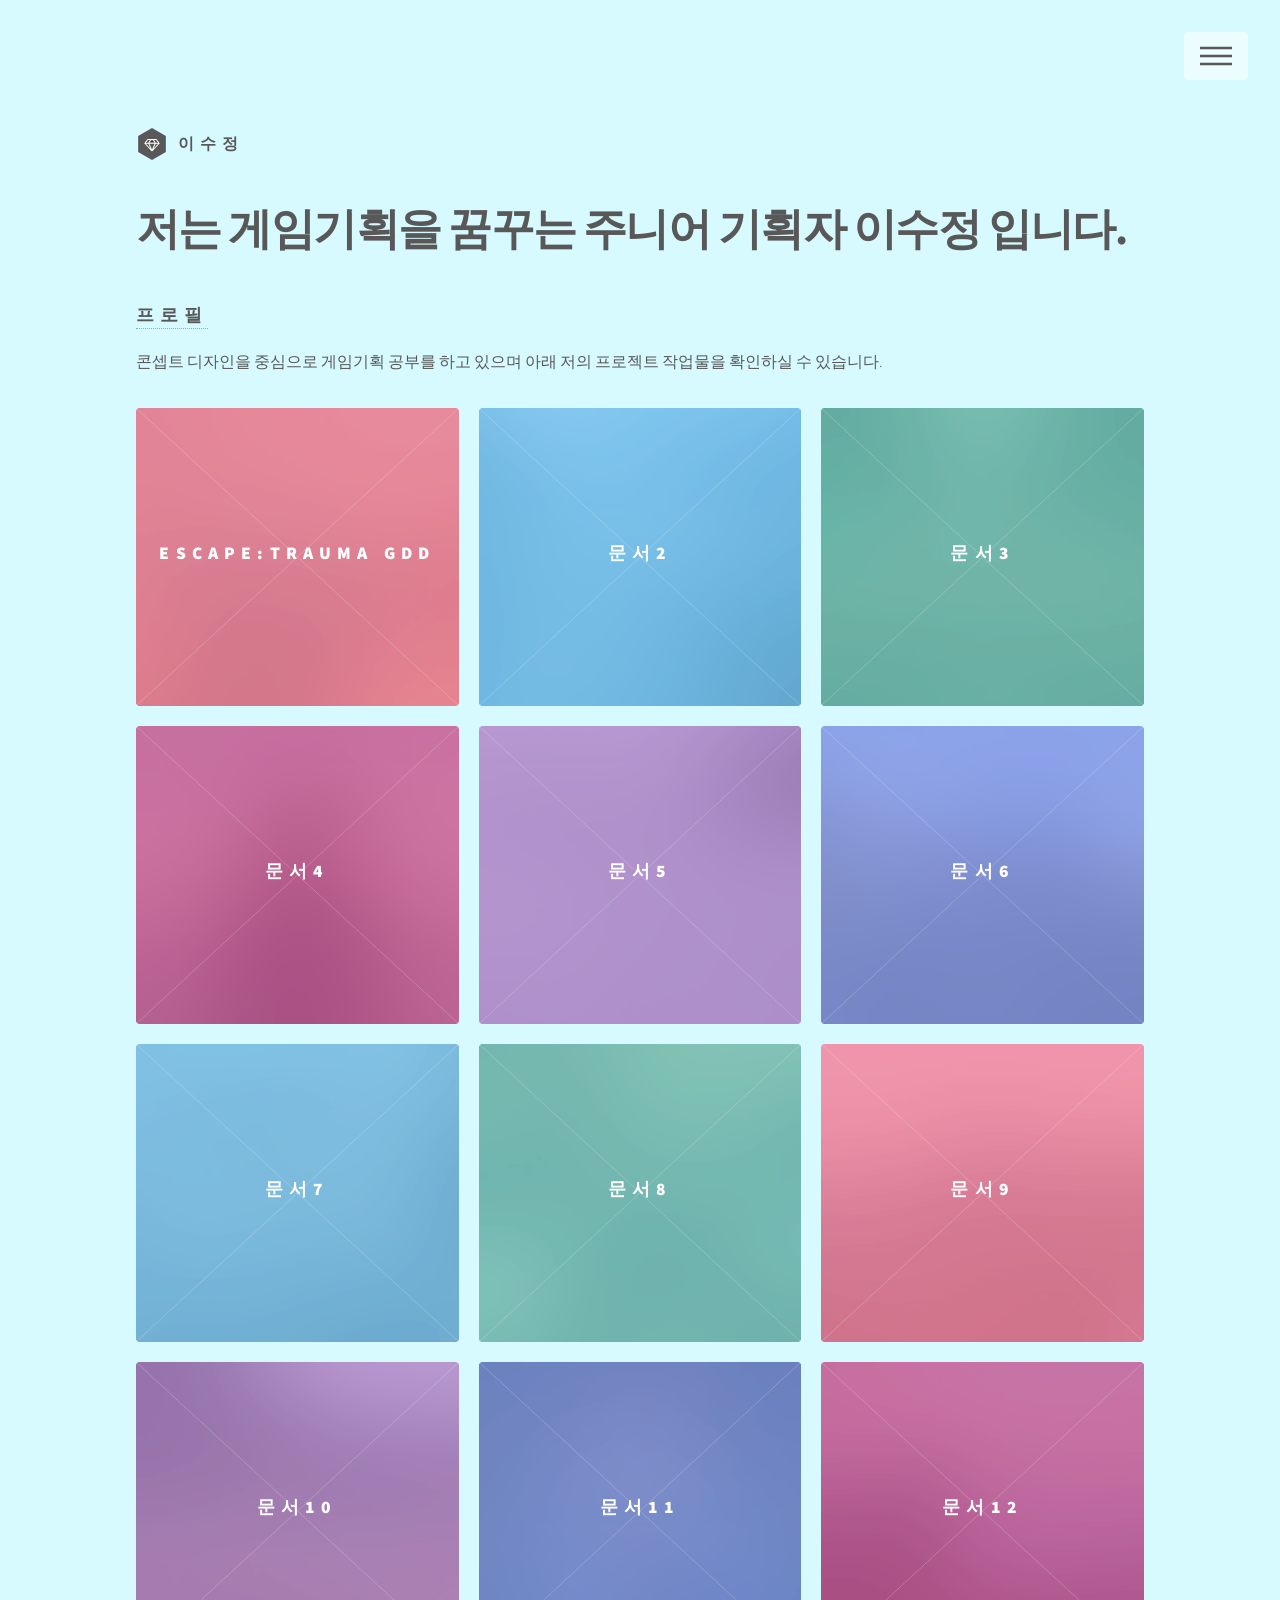
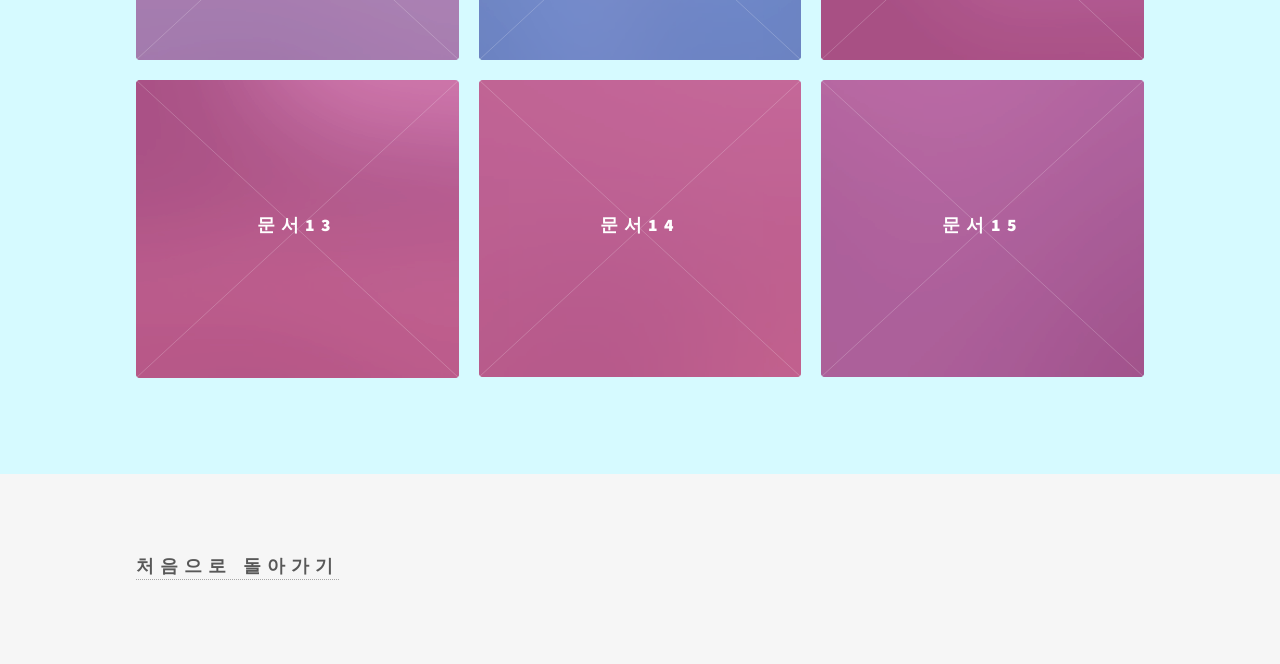
==== commit 87d59f87: "수정 글자수정" ====
--- a/pages/index.html
+++ b/pages/index.html
@@ -1,7 +1,7 @@
 <!doctype html>
 <html>
   <head>
-    <title>XXX의 문서창고</title>
+    <title>이수정의 문서창고</title>
     <meta charset="utf-8" />
     <meta
       name="viewport"
@@ -59,7 +59,7 @@
       <div id="main">
         <div class="inner">
           <header>
-            <h1>저는 게임기획을 꿈꾸는 주니어 기획자입니다.<br /></h1>
+            <h1>저는 게임기획을 꿈꾸는 주니어 기획자 이수정 입니다.<br /></h1>
             <h2>
               <a
                 href="https://www.notion.so/gamedesigncosmos/445e931230a882c5b68301362e0fc524?source=copy_link"
@@ -68,7 +68,7 @@
             </h2>
 
             <p>
-              레벨디자인을 중심으로 게임기획 공부를 하고 있으며 아래 저의
+              콘셉트 디자인을 중심으로 게임기획 공부를 하고 있으며 아래 저의
               프로젝트 작업물을 확인하실 수 있습니다.
             </p>
           </header>
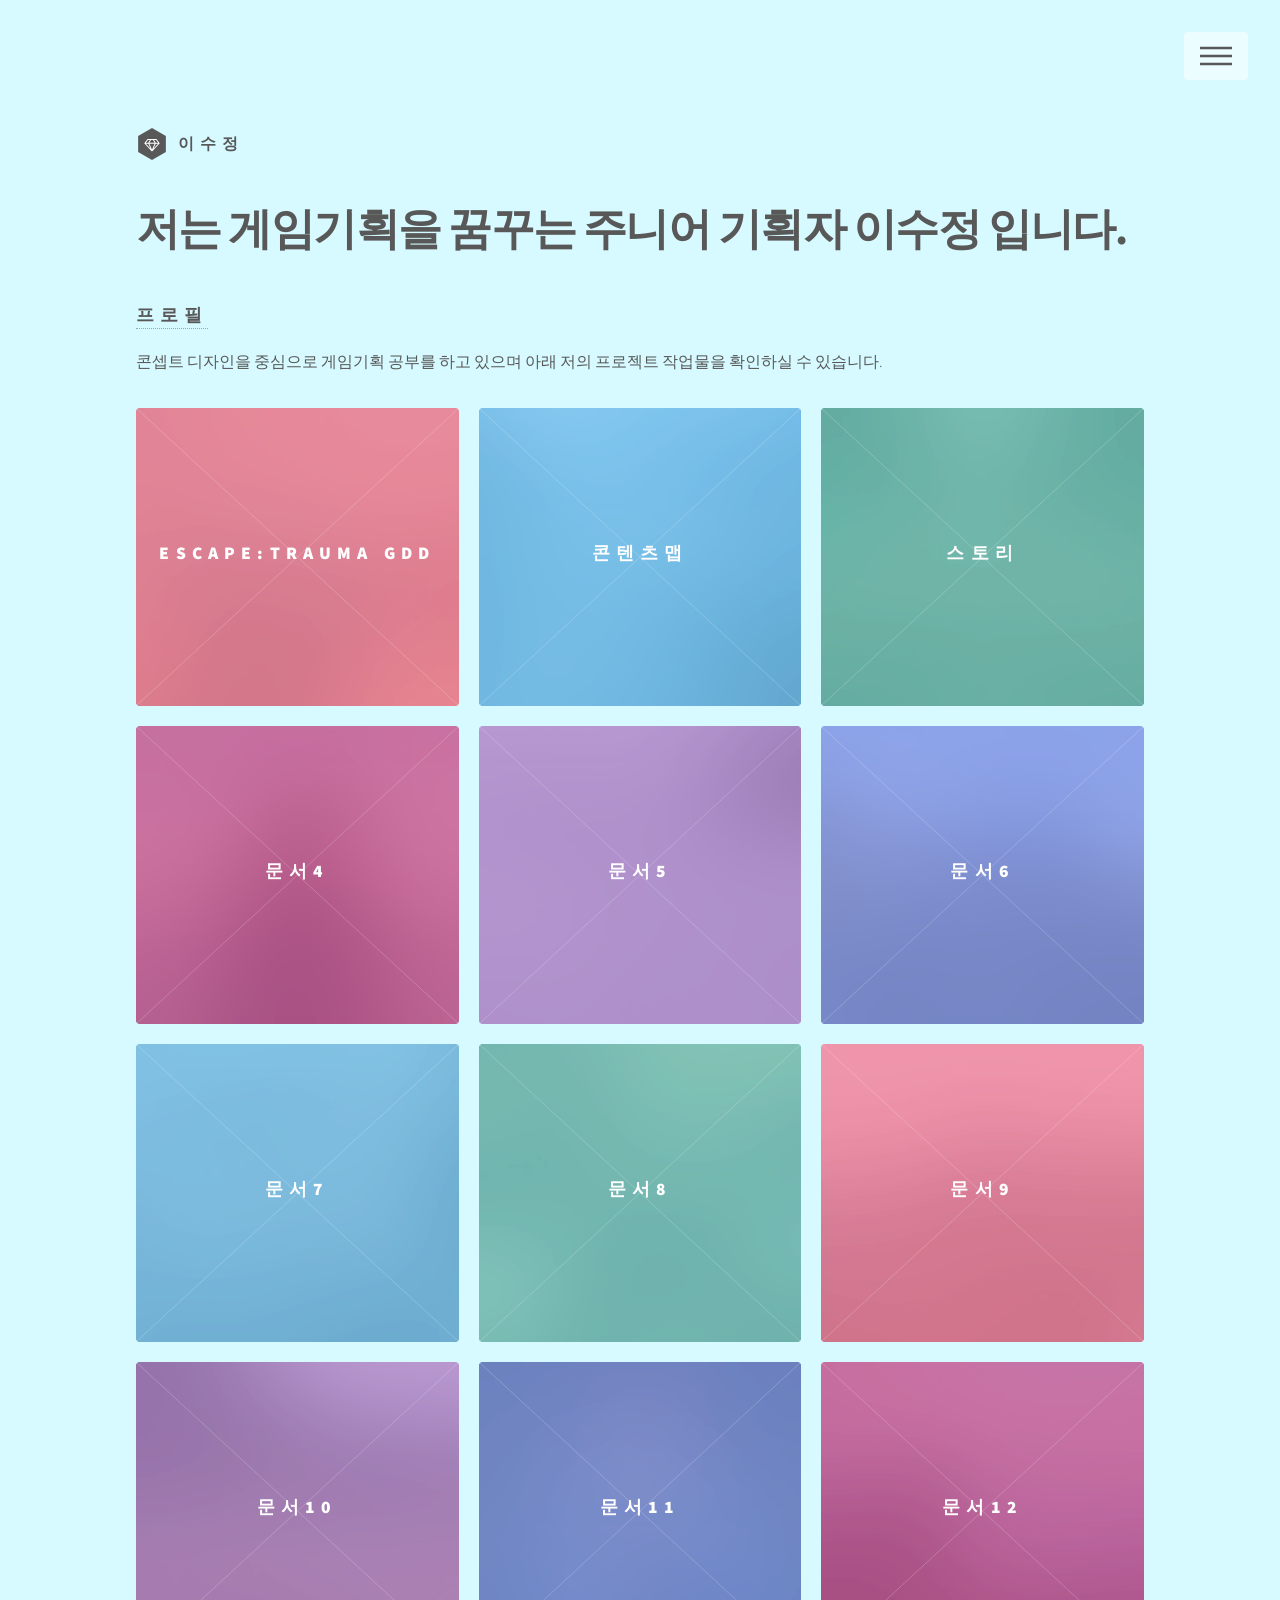
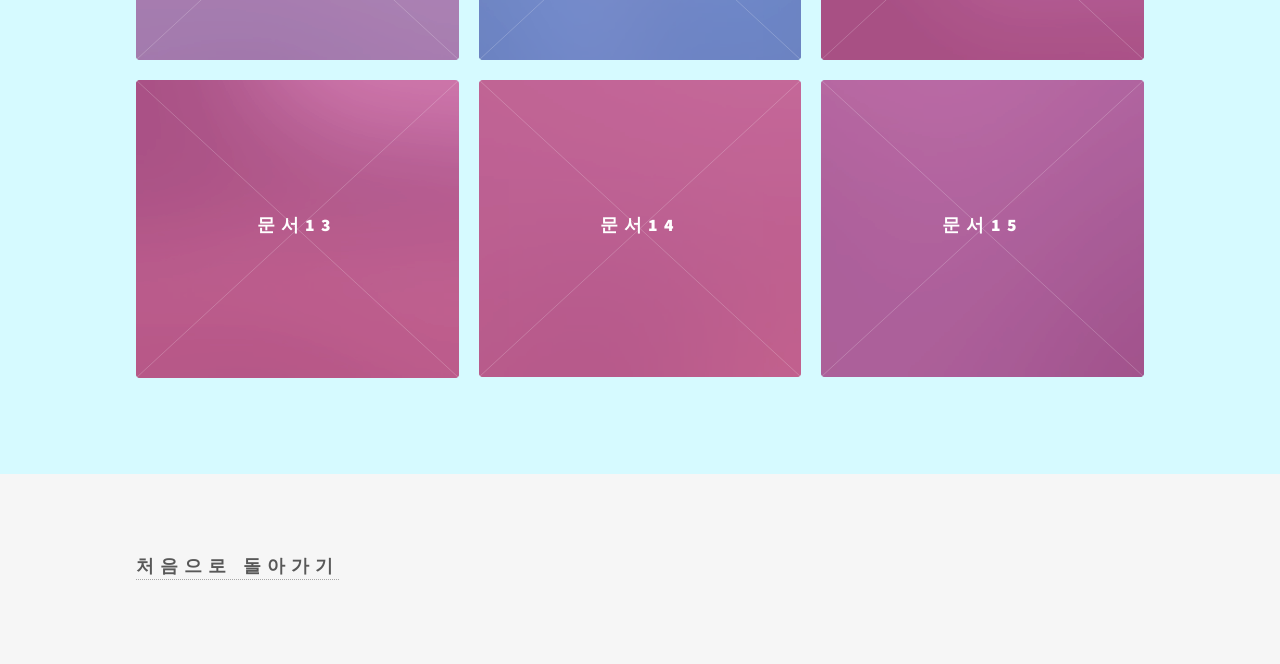
==== commit 45d774a5: "수정 수정" ====
--- a/pages/index.html
+++ b/pages/index.html
@@ -89,7 +89,7 @@
                 <img src="images/pic02.jpg" alt="" />
               </span>
               <a href="/pages/page02.html">
-                <h2>문서2</h2>
+                <h2>콘텐츠맵</h2>
                 <div class="content">
                   <p>
                     Sed nisl arcu euismod sit amet nisi lorem etiam dolor
@@ -103,7 +103,7 @@
                 <img src="images/pic03.jpg" alt="" />
               </span>
               <a href="/pages/page03.html">
-                <h2>문서3</h2>
+                <h2>스토리</h2>
                 <div class="content">
                   <p>
                     Sed nisl arcu euismod sit amet nisi lorem etiam dolor
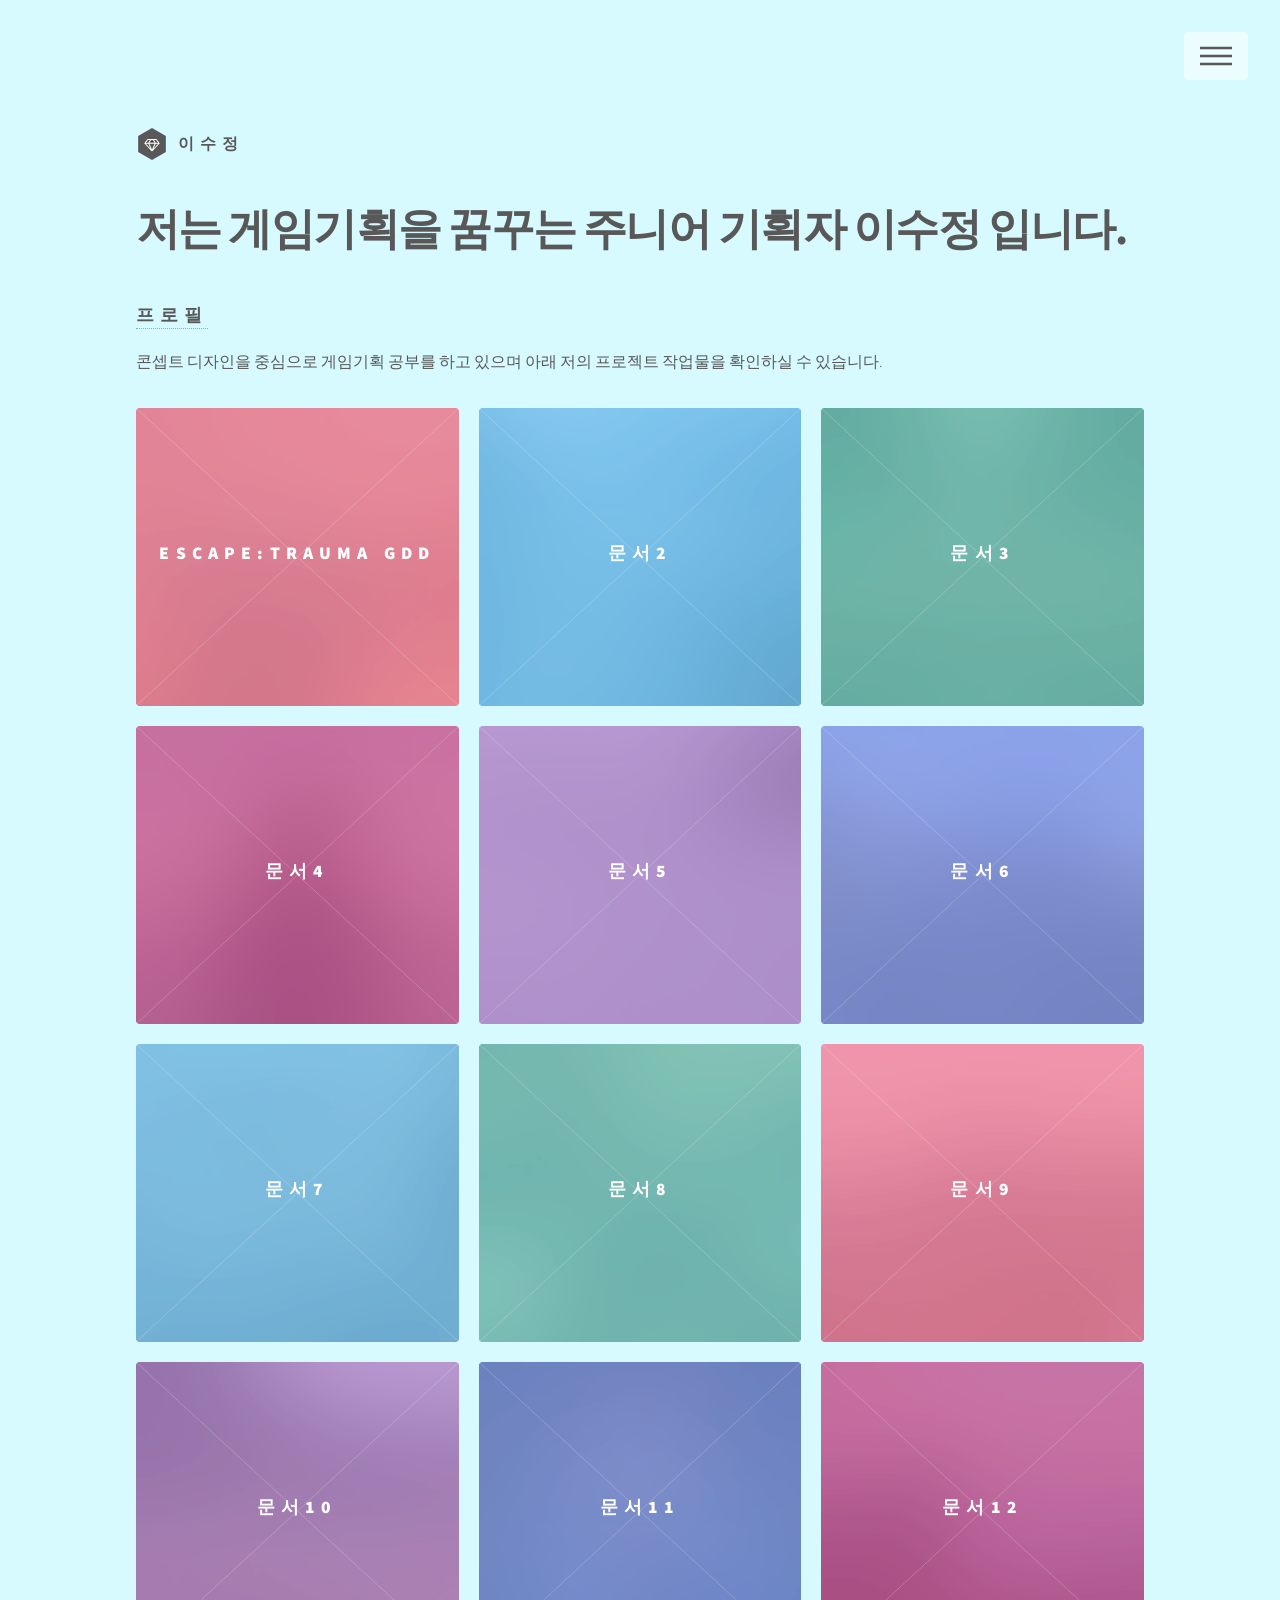
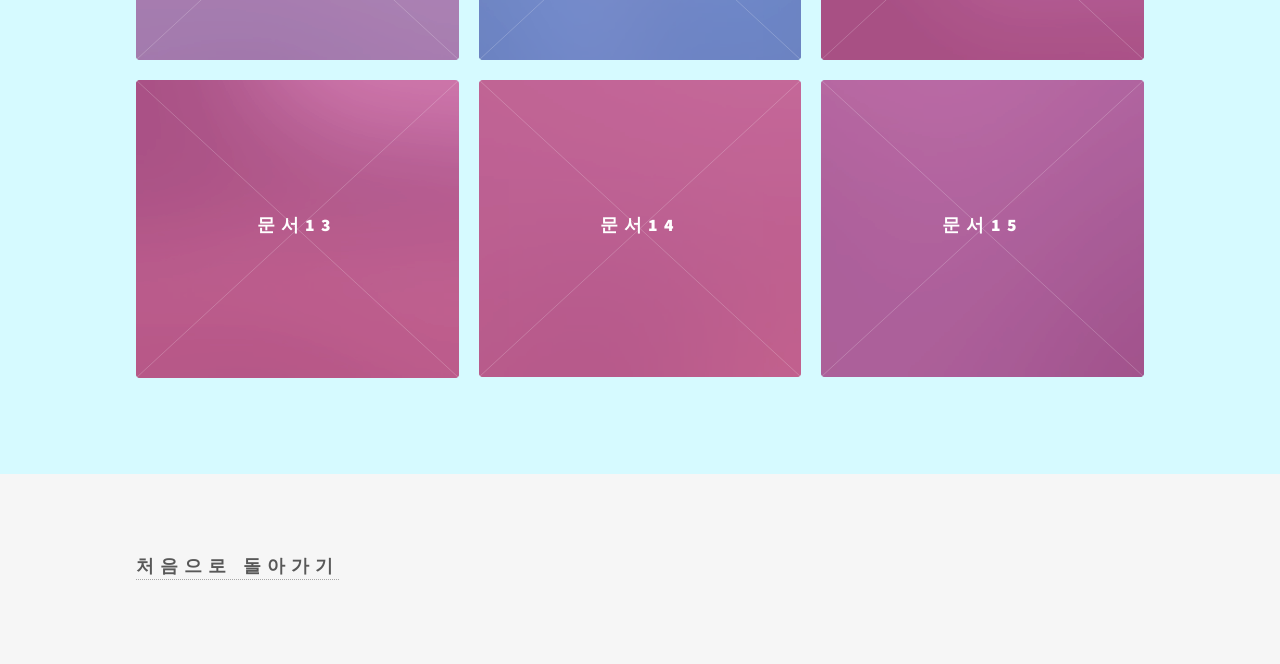
==== commit 77e94b84: "수정 수정" ====
--- a/pages/index.html
+++ b/pages/index.html
@@ -89,7 +89,7 @@
                 <img src="images/pic02.jpg" alt="" />
               </span>
               <a href="/pages/page02.html">
-                <h2>콘텐츠맵</h2>
+                <h2>문서2</h2>
                 <div class="content">
                   <p>
                     Sed nisl arcu euismod sit amet nisi lorem etiam dolor
@@ -103,7 +103,7 @@
                 <img src="images/pic03.jpg" alt="" />
               </span>
               <a href="/pages/page03.html">
-                <h2>스토리</h2>
+                <h2>문서3</h2>
                 <div class="content">
                   <p>
                     Sed nisl arcu euismod sit amet nisi lorem etiam dolor
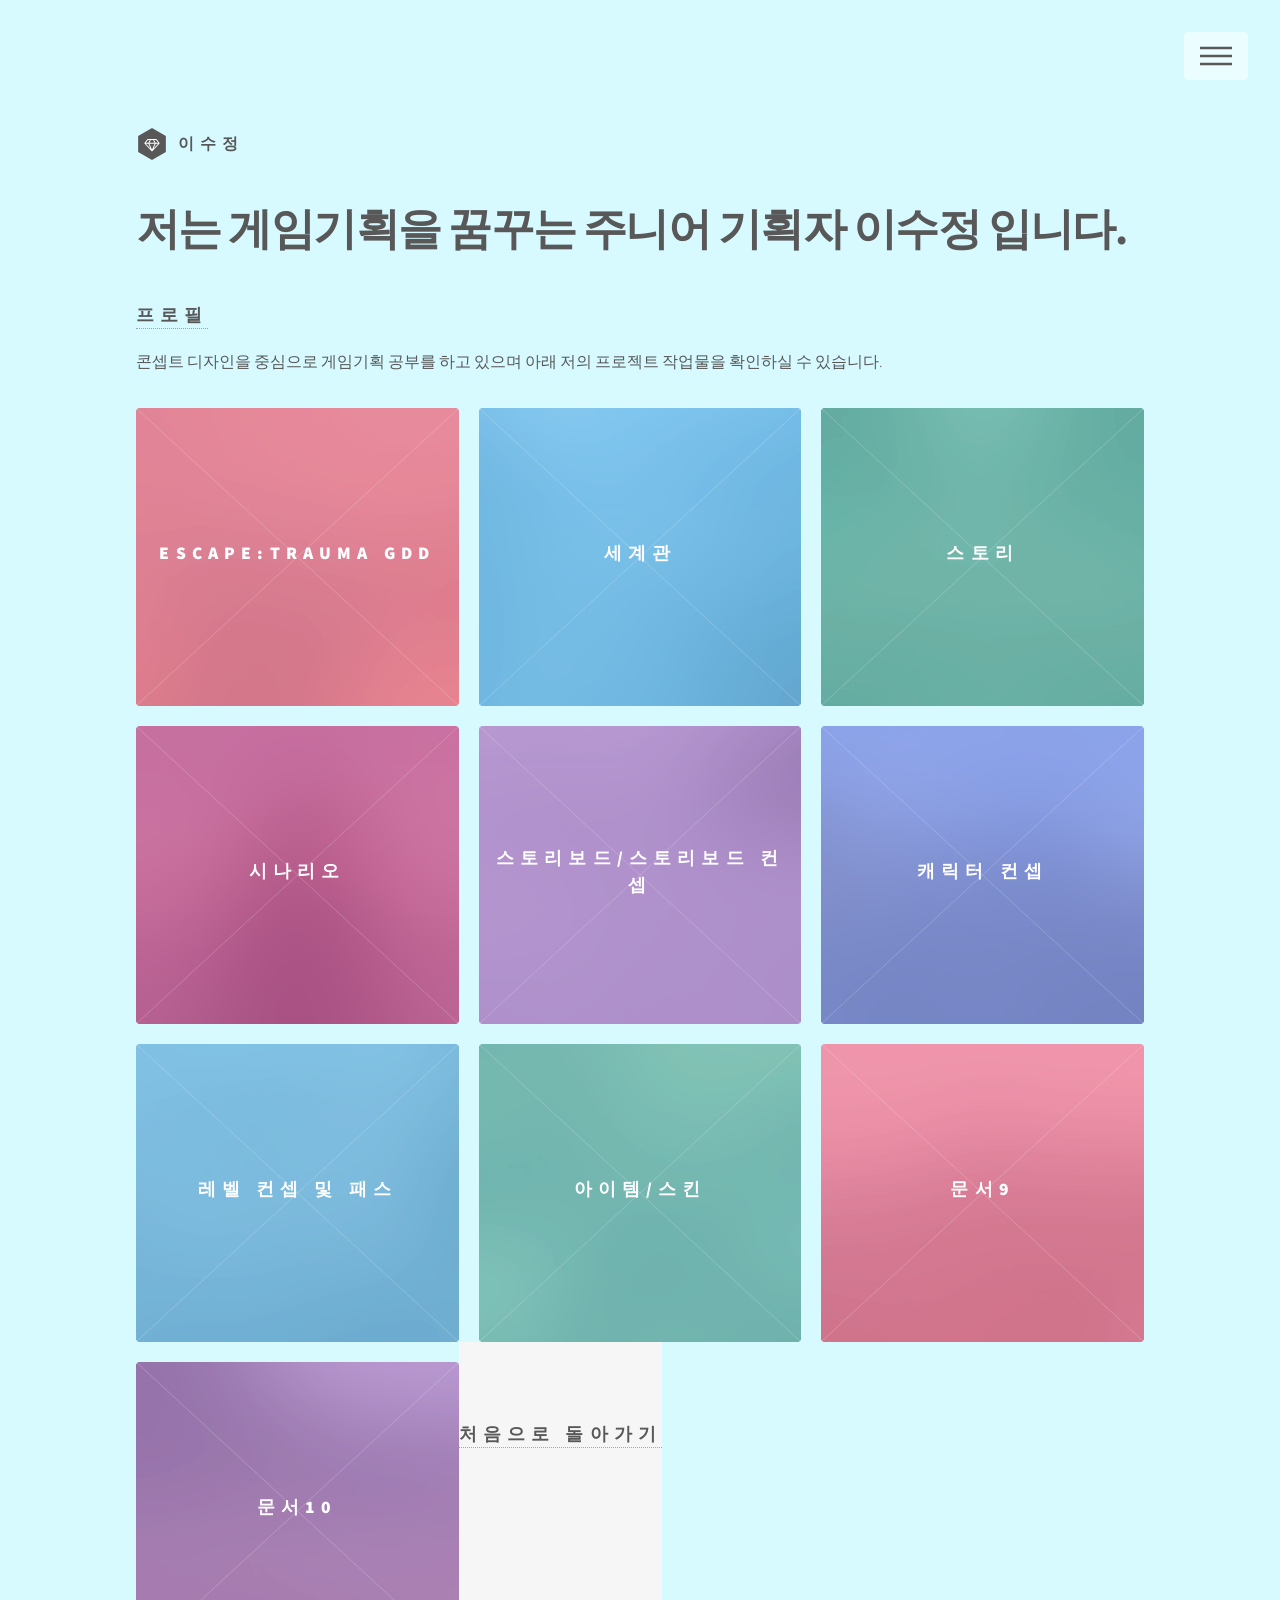
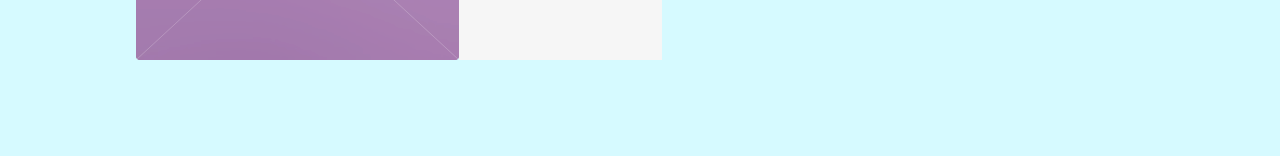
==== commit bf7ff6b3: "수정 수정" ====
--- a/pages/index.html
+++ b/pages/index.html
@@ -89,7 +89,7 @@
                 <img src="images/pic02.jpg" alt="" />
               </span>
               <a href="/pages/page02.html">
-                <h2>문서2</h2>
+                <h2>세계관</h2>
                 <div class="content">
                   <p>
                     Sed nisl arcu euismod sit amet nisi lorem etiam dolor
@@ -103,7 +103,7 @@
                 <img src="images/pic03.jpg" alt="" />
               </span>
               <a href="/pages/page03.html">
-                <h2>문서3</h2>
+                <h2>스토리</h2>
                 <div class="content">
                   <p>
                     Sed nisl arcu euismod sit amet nisi lorem etiam dolor
@@ -117,7 +117,7 @@
                 <img src="images/pic04.jpg" alt="" />
               </span>
               <a href="/pages/page04.html">
-                <h2>문서4</h2>
+                <h2>시나리오</h2>
                 <div class="content">
                   <p>
                     Sed nisl arcu euismod sit amet nisi lorem etiam dolor
@@ -131,7 +131,7 @@
                 <img src="images/pic05.jpg" alt="" />
               </span>
               <a href="/pages/page05.html">
-                <h2>문서5</h2>
+                <h2>스토리보드/스토리보드 컨셉</h2>
                 <div class="content">
                   <p>
                     Sed nisl arcu euismod sit amet nisi lorem etiam dolor
@@ -145,7 +145,7 @@
                 <img src="images/pic06.jpg" alt="" />
               </span>
               <a href="/pages/page06.html">
-                <h2>문서6</h2>
+                <h2>캐릭터 컨셉</h2>
                 <div class="content">
                   <p>
                     Sed nisl arcu euismod sit amet nisi lorem etiam dolor
@@ -159,7 +159,7 @@
                 <img src="images/pic07.jpg" alt="" />
               </span>
               <a href="/pages/page07.html">
-                <h2>문서7</h2>
+                <h2>레벨 컨셉 및 패스</h2>
                 <div class="content">
                   <p>
                     Sed nisl arcu euismod sit amet nisi lorem etiam dolor
@@ -173,7 +173,7 @@
                 <img src="images/pic08.jpg" alt="" />
               </span>
               <a href="/pages/page08.html">
-                <h2>문서8</h2>
+                <h2>아이템/스킨</h2>
                 <div class="content">
                   <p>
                     Sed nisl arcu euismod sit amet nisi lorem etiam dolor
@@ -210,80 +210,6 @@
                 </div>
               </a>
             </article>
-            <article class="style6">
-              <span class="image">
-                <img src="images/pic11.jpg" alt="" />
-              </span>
-              <a href="/pages/page11.html">
-                <h2>문서11</h2>
-                <div class="content">
-                  <p>
-                    Sed nisl arcu euismod sit amet nisi lorem etiam dolor
-                    veroeros et feugiat.
-                  </p>
-                </div>
-              </a>
-            </article>
-            <article class="style4">
-              <span class="image">
-                <img src="images/pic12.jpg" alt="" />
-              </span>
-              <a href="/pages/page12.html">
-                <h2>문서12</h2>
-                <div class="content">
-                  <p>
-                    Sed nisl arcu euismod sit amet nisi lorem etiam dolor
-                    veroeros et feugiat.
-                  </p>
-                </div>
-              </a>
-            </article>
-            <article class="style4">
-              <span class="image">
-                <img src="images/pic13.jpg" alt="" />
-              </span>
-              <a href="/pages/page13.html">
-                <h2>문서13</h2>
-                <div class="content">
-                  <p>
-                    Sed nisl arcu euismod sit amet nisi lorem etiam dolor
-                    veroeros et feugiat.
-                  </p>
-                </div>
-              </a>
-            </article>
-            <article class="style4">
-              <span class="image">
-                <img src="images/pic14.jpg" alt="" />
-              </span>
-              <a href="/pages/page14.html">
-                <h2>문서14</h2>
-                <div class="content">
-                  <p>
-                    Sed nisl arcu euismod sit amet nisi lorem etiam dolor
-                    veroeros et feugiat.
-                  </p>
-                </div>
-              </a>
-            </article>
-            <article class="style4">
-              <span class="image">
-                <img src="images/pic15.jpg" alt="" />
-              </span>
-              <a href="/pages/page15.html">
-                <h2>문서15</h2>
-                <div class="content">
-                  <p>
-                    Sed nisl arcu euismod sit amet nisi lorem etiam dolor
-                    veroeros et feugiat.
-                  </p>
-                </div>
-              </a>
-            </article>
-          </section>
-        </div>
-      </div>
-
       <!-- Footer -->
       <footer id="footer">
         <div class="inner">
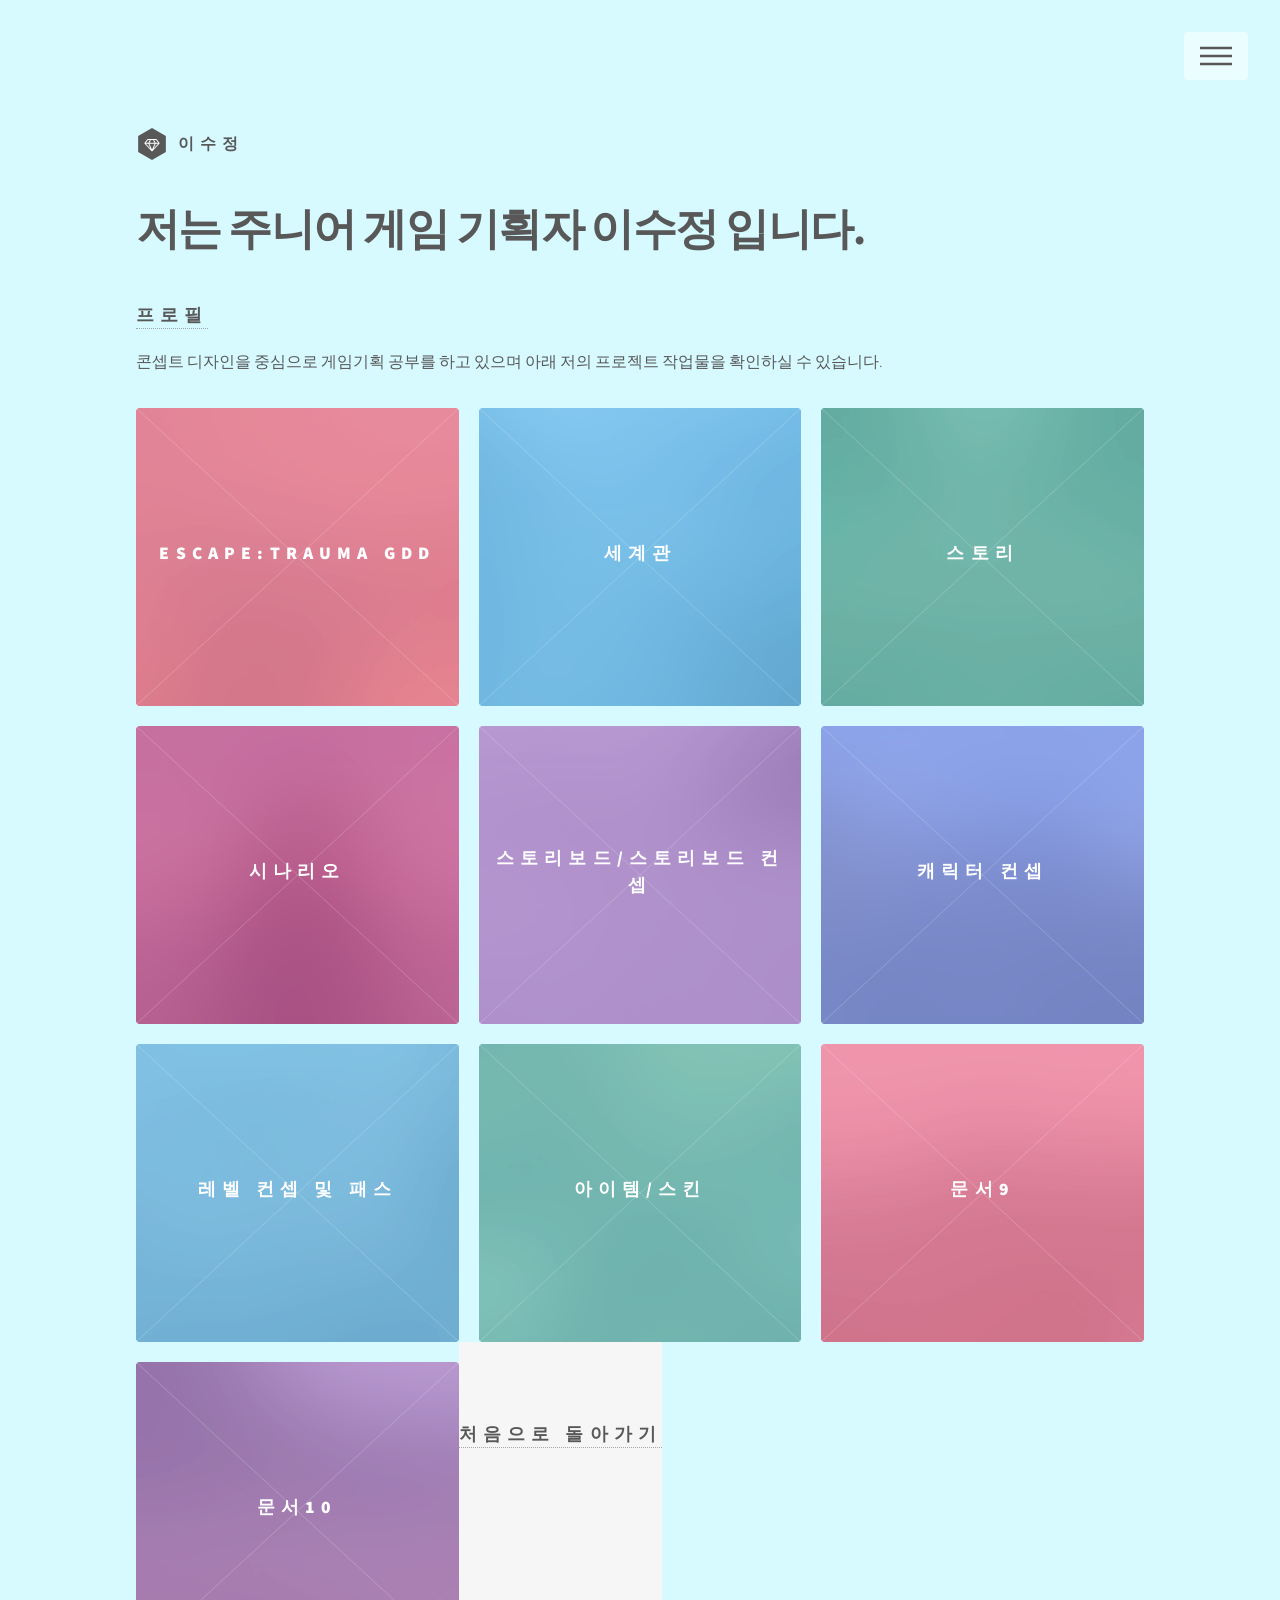
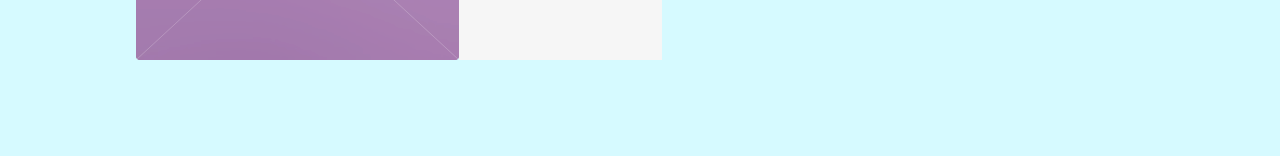
==== commit 2492f9d7: "수정 수정" ====
--- a/pages/index.html
+++ b/pages/index.html
@@ -59,10 +59,10 @@
       <div id="main">
         <div class="inner">
           <header>
-            <h1>저는 게임기획을 꿈꾸는 주니어 기획자 이수정 입니다.<br /></h1>
+            <h1>저는 주니어 게임 기획자 이수정 입니다.<br /></h1>
             <h2>
               <a
-                href="https://www.notion.so/gamedesigncosmos/445e931230a882c5b68301362e0fc524?source=copy_link"
+                href="https://cultured-chili-978.notion.site/2cab61613903820fb4ff8113870d75d4?source=copy_link"
                 >프로필</a
               >
             </h2>
@@ -80,7 +80,7 @@
               <a href="/pages/page01.html">
                 <h2>Escape:Trauma GDD</h2>
                 <div class="content">
-                  <p>처음 작성한 GDD 입니다.</p>
+                  <!-- <p>처음 작성한 GDD 입니다.</p> -->
                 </div>
               </a>
             </article>
@@ -91,10 +91,10 @@
               <a href="/pages/page02.html">
                 <h2>세계관</h2>
                 <div class="content">
-                  <p>
-                    Sed nisl arcu euismod sit amet nisi lorem etiam dolor
-                    veroeros et feugiat.
-                  </p>
+                  <!-- <p>
+                    Sed nisl arcu euismod sit amet nisi lorem etiam dolor
+                    veroeros et feugiat.
+                  </p> -->
                 </div>
               </a>
             </article>
@@ -105,10 +105,10 @@
               <a href="/pages/page03.html">
                 <h2>스토리</h2>
                 <div class="content">
-                  <p>
-                    Sed nisl arcu euismod sit amet nisi lorem etiam dolor
-                    veroeros et feugiat.
-                  </p>
+                  <!-- <p>
+                    Sed nisl arcu euismod sit amet nisi lorem etiam dolor
+                    veroeros et feugiat.
+                  </p> -->
                 </div>
               </a>
             </article>
@@ -119,10 +119,10 @@
               <a href="/pages/page04.html">
                 <h2>시나리오</h2>
                 <div class="content">
-                  <p>
-                    Sed nisl arcu euismod sit amet nisi lorem etiam dolor
-                    veroeros et feugiat.
-                  </p>
+                  <!-- <p>
+                    Sed nisl arcu euismod sit amet nisi lorem etiam dolor
+                    veroeros et feugiat.
+                  </p> -->
                 </div>
               </a>
             </article>
@@ -133,10 +133,10 @@
               <a href="/pages/page05.html">
                 <h2>스토리보드/스토리보드 컨셉</h2>
                 <div class="content">
-                  <p>
-                    Sed nisl arcu euismod sit amet nisi lorem etiam dolor
-                    veroeros et feugiat.
-                  </p>
+                  <!-- <p>
+                    Sed nisl arcu euismod sit amet nisi lorem etiam dolor
+                    veroeros et feugiat.
+                  </p> -->
                 </div>
               </a>
             </article>
@@ -147,10 +147,10 @@
               <a href="/pages/page06.html">
                 <h2>캐릭터 컨셉</h2>
                 <div class="content">
-                  <p>
-                    Sed nisl arcu euismod sit amet nisi lorem etiam dolor
-                    veroeros et feugiat.
-                  </p>
+                  <!-- <p>
+                    Sed nisl arcu euismod sit amet nisi lorem etiam dolor
+                    veroeros et feugiat.
+                  </p> -->
                 </div>
               </a>
             </article>
@@ -161,10 +161,10 @@
               <a href="/pages/page07.html">
                 <h2>레벨 컨셉 및 패스</h2>
                 <div class="content">
-                  <p>
-                    Sed nisl arcu euismod sit amet nisi lorem etiam dolor
-                    veroeros et feugiat.
-                  </p>
+                  <!-- <p>
+                    Sed nisl arcu euismod sit amet nisi lorem etiam dolor
+                    veroeros et feugiat.
+                  </p> -->
                 </div>
               </a>
             </article>
@@ -175,10 +175,10 @@
               <a href="/pages/page08.html">
                 <h2>아이템/스킨</h2>
                 <div class="content">
-                  <p>
-                    Sed nisl arcu euismod sit amet nisi lorem etiam dolor
-                    veroeros et feugiat.
-                  </p>
+                  <!-- <p>
+                    Sed nisl arcu euismod sit amet nisi lorem etiam dolor
+                    veroeros et feugiat.
+                  </p> -->
                 </div>
               </a>
             </article>
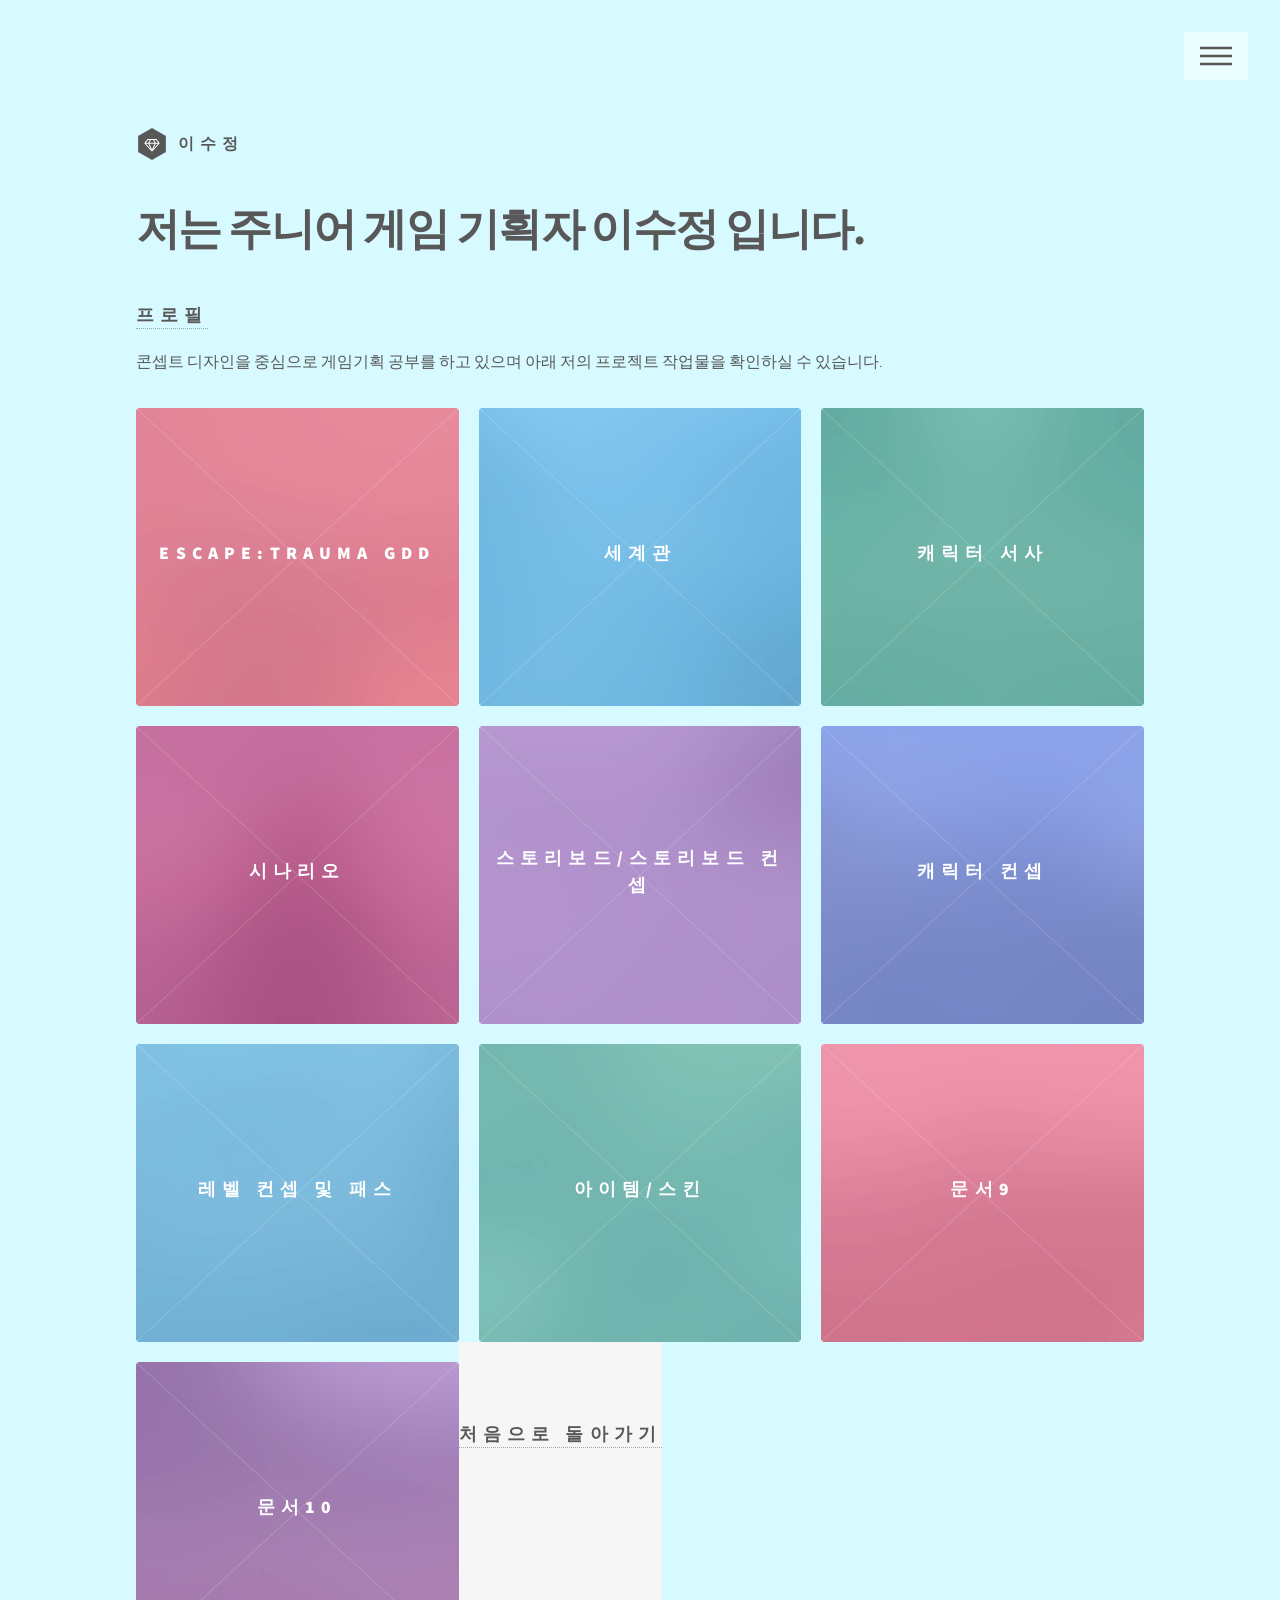
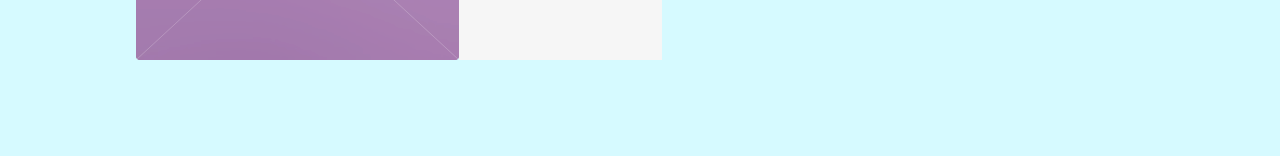
==== commit e6fbee3d: "수정 수정" ====
--- a/pages/index.html
+++ b/pages/index.html
@@ -103,7 +103,7 @@
                 <img src="images/pic03.jpg" alt="" />
               </span>
               <a href="/pages/page03.html">
-                <h2>스토리</h2>
+                <h2>캐릭터 서사</h2>
                 <div class="content">
                   <!-- <p>
                     Sed nisl arcu euismod sit amet nisi lorem etiam dolor
